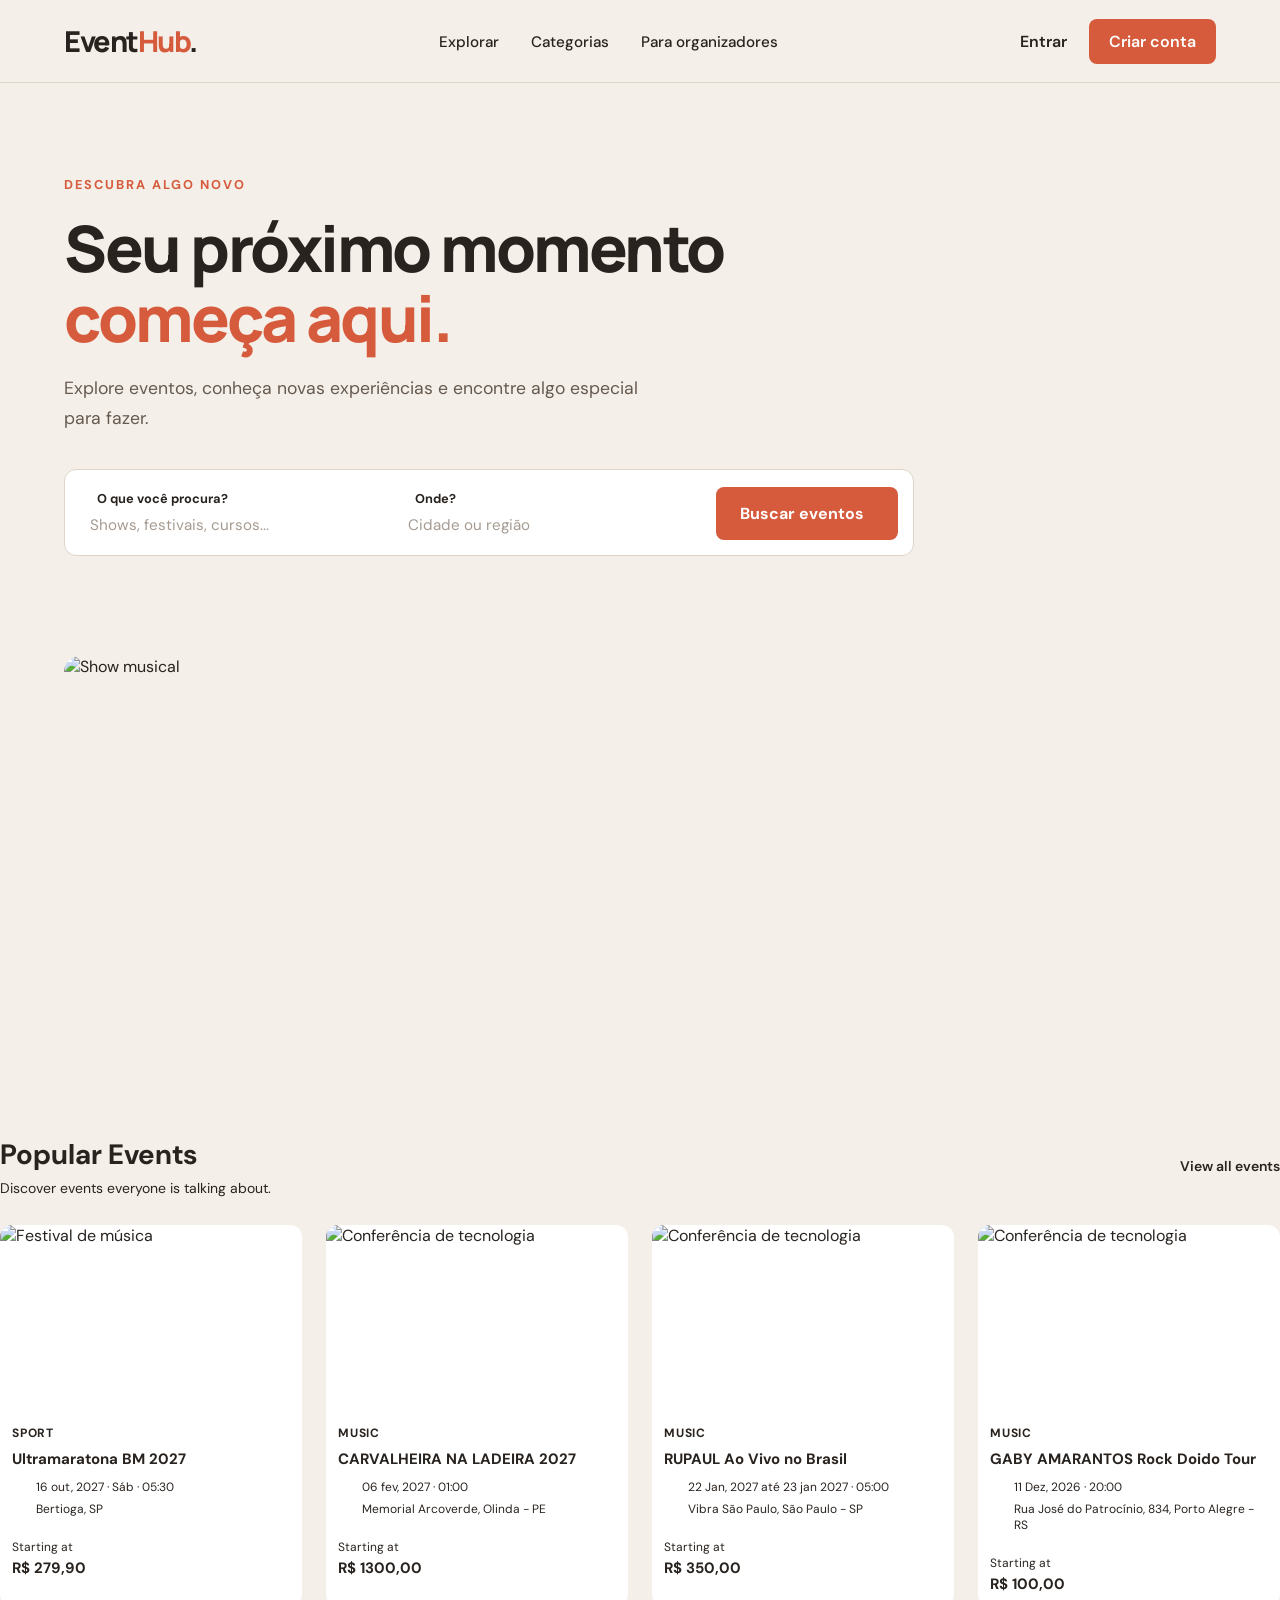
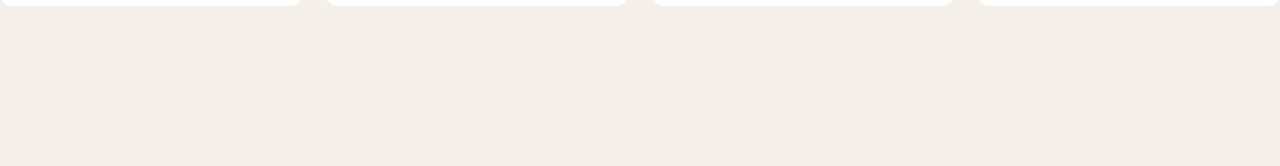
==== index.html @ bdf0340d "Add popular events section with event cards and corresponding styles" ====
<!DOCTYPE html>
<html lang="pt-BR">

<head>
    <meta charset="UTF-8">
    <meta name="viewport" content="width=device-width, initial-scale=1.0">

    <meta name="description" content="Descubra eventos, experiências e encontros com o EventHub.">

    <title>EventHub | Descubra novos eventos</title>

    <!-- GOOGLE FONTS -->
    <link rel="preconnect" href="https://fonts.googleapis.com">
    <link rel="preconnect" href="https://fonts.gstatic.com" crossorigin>

    <link href="https://fonts.googleapis.com/css2?family=DM+Sans:wght@400;500;600;700&family=Manrope:wght@400;500;600;700;800&display=swap" rel="stylesheet">

    <!-- LUCIDE ICONS -->
    <script src="https://unpkg.com/lucide@latest" defer></script>

    <!-- CSS -->
    <link rel="stylesheet" href="style.css">
    
    <!-- Swiper JavaScript -->
<script src="https://cdn.jsdelivr.net/npm/swiper@11/swiper-bundle.min.js" defer></script>

    <!-- JavaScript -->
    <script src="script.js" defer></script>
</head>

<body>

    <!-- ============ HEADER ============ -->

    <header class="main-header">

        <div class="header-container">

            <!-- LOGO -->
            <a href="index.html" class="logo">
                Event<span>Hub</span>.
            </a>

            <!-- NAVEGAÇÃO -->
            <nav class="main-nav">

                <ul>
                    <li><a href="#">Explorar</a></li>
                    <li><a href="#">Categorias</a></li>
                    <li><a href="#">Para organizadores</a></li>
                </ul>

            </nav>

            <!-- AÇÕES DO USUÁRIO -->
            <div class="header-actions">

                <a href="#" class="login-link">
                    Entrar
                </a>

                <a href="#" class="register-button">
                    Criar conta
                </a>

            </div>

        </div>

    </header>
    
    <main> <!-- ============ MAIN CONTENT============ -->

        <section class="hero"> <!-- ============ HERO SEARCH ============ -->

            <div class="hero-container">

                <div class="hero-content">

                    <!-- IDENTIFICAÇÃO -->
                    <span class="hero-label">
                        DESCUBRA ALGO NOVO
                    </span>


                    <!-- TÍTULO -->
                    <h1>
                        Seu próximo momento
                        <span>começa aqui.</span>
                    </h1>


                    <!-- DESCRIÇÃO -->
                    <p>
                        Explore eventos, conheça novas experiências
                        e encontre algo especial para fazer.
                    </p>

                    <!-- FORMULÁRIO DE PESQUISA -->
                    <form class="search-form">

                        <!-- CAMPO DE PESQUISA -->
                        <div class="search-field">

                            <label for="event-search">
                                <i data-lucide="search"></i>
                                O que você procura?
                            </label>

                            <input
                                type="text"
                                id="event-search"
                                name="event-search"
                                placeholder="Shows, festivais, cursos..."
                            >

                        </div>


                        <!-- CAMPO DE LOCALIZAÇÃO -->
                        <div class="search-field">

                            <label for="event-location">
                                <i data-lucide="map-pin"></i>
                                Onde?
                            </label>

                            <input
                                type="text"
                                id="event-location"
                                name="event-location"
                                placeholder="Cidade ou região"
                            >

                        </div>


                        <!-- BOTÃO -->
                        <button type="submit">
                            Buscar eventos
                            <i data-lucide="arrow-right"></i>
                        </button>

                    </form>

                </div>

            </div>

        </section>
        <section class="hero-carousel">

    <div class="carousel-container"> <!-- ========== CARROSEL ==========-->

        <div class="swiper">

            <div class="swiper-wrapper">

                <!-- Slide 1 -->
                <div class="swiper-slide">
                    <img src="https://images.sympla.com.br/6ad147b5bc700-lg.png" alt="Show musical">
                </div>

                <!-- Slide 2 -->
                <div class="swiper-slide">
                    <img src="https://images.sympla.com.br/6abe653aa65de-lg.jpg" alt="Festival gastronômico">
                </div>

                <!-- Slide 3 -->
                <div class="swiper-slide">
                    <img src="https://images.sympla.com.br/6ae9d85b98312-lg.png" alt="Evento de tecnologia">
                </div>

                <!-- Slide 4 -->
                <div class="swiper-slide">
                    <img src="https://assets.bileto.sympla.com.br/eventmanager/production/3n3hfn6fo6417ehn79e0d4oqms13uhc9b3csdu22q3tqg430l1a7e748tol5201dcj0tgrdkgdqe891m61h7ei9sflurnruqrcuoh30.jpeg" alt="Evento cultural">
                </div>

            </div>

            <!-- Indicadores -->
            <div class="swiper-pagination"></div>

            <!-- Setas de navegação -->
            <div class="swiper-button-prev"></div>
            <div class="swiper-button-next"></div>

        </div>
    </div>
    <section class="popular-events">
        <div class="container">

            <div class="section-header">
                <div>
                    <h2>Popular Events</h2>
                    <p>Discover events everyone is talking about.</p>
                </div>

                <a href="#">View all events</a>
            </div>

            <div class="events-grid">

    <!-- EVENTO 1 -->
    <article class="event-card">
        <div class="event-image">
            <img src="https://images.sympla.com.br/6ad147b5bc700-lg.png" alt="Festival de música">
        </div>

        <div class="event-info">
            <div class="event-category">
                <span>Sport</span>
                <button class="favorite-button" aria-label="Adicionar aos favoritos">
                    <i data-lucide="heart"></i>
                </button>
            </div>

            <h3>Ultramaratona BM 2027</h3>

            <div class="event-details">
                <p><i data-lucide="calendar-days"></i> 16 out, 2027 · Sáb · 05:30</p>
                <p><i data-lucide="map-pin"></i> Bertioga, SP</p>
            </div>

            <div class="event-footer">
                <div class="event-price">
                    <span>Starting at</span>
                    <strong>R$ 279,90</strong>
                </div>
            </div>
        </div>
    </article>


    <!-- EVENTO 2 -->
    <article class="event-card">
        <div class="event-image">
            <img src="https://images.sympla.com.br/6abe653aa65de-lg.jpg" alt="Conferência de tecnologia">
        </div>

        <div class="event-info">
            <div class="event-category">
                <span>Music</span>
                <button class="favorite-button" aria-label="Adicionar aos favoritos">
                    <i data-lucide="heart"></i>
                </button>
            </div>

            <h3>CARVALHEIRA NA LADEIRA 2027</h3>

            <div class="event-details">
                <p><i data-lucide="calendar-days"></i> 06 fev, 2027 · 01:00</p>
                <p><i data-lucide="map-pin"></i>  Memorial Arcoverde, Olinda - PE </p>
            </div>

            <div class="event-footer">
                <div class="event-price">
                    <span>Starting at</span>
                    <strong>R$ 1300,00</strong>
                </div>
            </div>
        </div>
    </article>

    <!-- EVENTO 3 -->
    <article class="event-card">
        <div class="event-image">
            <img src="https://images.sympla.com.br/6ae9d85b98312-lg.png" alt="Conferência de tecnologia">
        </div>

        <div class="event-info">
            <div class="event-category">
                <span>Music</span>
                <button class="favorite-button" aria-label="Adicionar aos favoritos">
                    <i data-lucide="heart"></i>
                </button>
            </div>

            <h3>RUPAUL Ao Vivo no Brasil </h3>

            <div class="event-details">
                <p><i data-lucide="calendar-days"></i> 22 Jan, 2027 até 23 jan 2027 · 05:00</p>
                <p><i data-lucide="map-pin"></i>  Vibra São Paulo, São Paulo - SP </p>
            </div>

            <div class="event-footer">
                <div class="event-price">
                    <span>Starting at</span>
                    <strong>R$ 350,00</strong>
                </div>
            </div>
        </div>
    </article>

    <!-- EVENTO 4 -->
    <article class="event-card">
        <div class="event-image">
            <img src="https://assets.bileto.sympla.com.br/eventmanager/production/3n3hfn6fo6417ehn79e0d4oqms13uhc9b3csdu22q3tqg430l1a7e748tol5201dcj0tgrdkgdqe891m61h7ei9sflurnruqrcuoh30.jpeg" alt="Conferência de tecnologia">
        </div>

        <div class="event-info">
            <div class="event-category">
                <span>Music</span>
                <button class="favorite-button" aria-label="Adicionar aos favoritos">
                    <i data-lucide="heart"></i>
                </button>
            </div>

            <h3>GABY AMARANTOS Rock Doido Tour</h3>

            <div class="event-details">
                <p><i data-lucide="calendar-days"></i> 11 Dez, 2026 · 20:00</p>
                <p><i data-lucide="map-pin"></i> Rua José do Patrocínio, 834, Porto Alegre - RS </p>
            </div>

            <div class="event-footer">
                <div class="event-price">
                    <span>Starting at</span>
                    <strong>R$ 100,00</strong>
                </div>
            </div>
        </div>
    </article>

</div>

        </div>
    

    </main>

    <footer>

    </footer>

</body>

</html>
---- style.css ----
/* =========================================
   1. VARIÁVEIS
========================================= */

:root {

    /* CORES */
    --color-background: #F4EFE8;
    --color-text: #29231F;
    --color-secondary: #655A50;

    --color-primary: #D65B3D;
    --color-primary-hover: #BD4D33;

    --color-border: #DED5C9;
    --color-white: #FFFFFF;


    /* TIPOGRAFIA */
    --font-heading: 'Manrope', sans-serif;
    --font-body: 'DM Sans', sans-serif;


    /* DIMENSÕES */
    --container-width: 1200px;
}


/* =========================================
   2. RESET
========================================= */

* {
    margin: 0;
    padding: 0;
    box-sizing: border-box;
}


body {
    background-color: var(--color-background);
    color: var(--color-text);

    font-family: var(--font-body);
}


a {
    text-decoration: none;
    color: inherit;
}


button,
input {
    font: inherit;
}


/* =========================================
   3. HEADER
========================================= */

.main-header {

    width: 100%;

    background-color: var(--color-background);

    border-bottom: 1px solid var(--color-border);
}


.header-container {

    width: min(var(--container-width), 90%);

    min-height: 82px;

    margin: 0 auto;

    display: flex;

    align-items: center;
    justify-content: space-between;

    gap: 30px;
}


/* LOGO */

.logo {

    font-family: var(--font-heading);

    font-size: 1.8rem;

    font-weight: 800;

    letter-spacing: -1.5px;
}


.logo span {

    color: var(--color-primary);

}


/* NAVEGAÇÃO */

.main-nav ul {

    display: flex;

    align-items: center;

    gap: 32px;

    list-style: none;
}


.main-nav a {

    font-size: 0.95rem;

    font-weight: 500;

    transition: color 0.2s ease;
}


.main-nav a:hover {

    color: var(--color-primary);

}


/* AÇÕES DO HEADER */

.header-actions {

    display: flex;

    align-items: center;

    gap: 22px;
}


.login-link {

    font-weight: 600;

    transition: color 0.2s ease;
}


.login-link:hover {

    color: var(--color-primary);

}


.register-button {

    background-color: var(--color-primary);

    color: var(--color-white);

    padding: 12px 20px;

    border-radius: 8px;

    font-weight: 600;

    transition: background-color 0.2s ease;
}


.register-button:hover {

    background-color: var(--color-primary-hover);

}


/* =========================================
   4. HERO
========================================= */

.hero {

    width: 100%;

    padding: 90px 0 100px;
}


.hero-container {

    width: min(var(--container-width), 90%);

    margin: 0 auto;
}


.hero-content {

    max-width: 850px;

}


/* IDENTIFICAÇÃO DO HERO */

.hero-label {

    display: inline-block;

    color: var(--color-primary);

    font-size: 0.8rem;

    font-weight: 700;

    letter-spacing: 2px;

    margin-bottom: 20px;
}


/* TÍTULO */

.hero h1 {

    font-family: var(--font-heading);

    font-size: clamp(2.5rem, 5vw, 4.5rem);

    font-weight: 800;

    line-height: 1.1;

    letter-spacing: -2.5px;

    margin-bottom: 20px;
}


.hero h1 span {

    display: block;

    color: var(--color-primary);

}


/* DESCRIÇÃO */

.hero p {

    max-width: 580px;

    color: var(--color-secondary);

    font-size: 1.1rem;

    line-height: 1.7;

    margin-bottom: 35px;
}

/* CARROSSEL DE EVENTOS */

.hero-carousel {
    width: 100%;
    padding: 0 0 80px;
}

.carousel-container {
    width: min(var(--container-width), 90%);
    margin: 0 auto;
}

.swiper {
    width: 100%;
    height: 420px;
    overflow: hidden;
    border-radius: 16px;
}

.swiper-wrapper {
    display: flex;
}

.swiper-slide {
    flex-shrink: 0;
    width: 100%;
    height: 100%;
}

.swiper-slide img {
    display: block;
    width: 100%;
    height: 100%;
    object-fit: contain;
}

/* =========================================
   5. FORMULÁRIO DE PESQUISA
========================================= */

.search-form {

    display: grid;

    grid-template-columns: 1fr 1fr auto;

    align-items: end;

    gap: 15px;

    background-color: var(--color-white);

    padding: 15px;

    border: 1px solid var(--color-border);

    border-radius: 12px;
}


/* CAMPOS */

.search-field {

    display: flex;

    flex-direction: column;

    gap: 8px;

    padding: 5px 10px;
}


/* LABEL */

.search-field label {

    display: flex;

    align-items: center;

    gap: 7px;

    font-size: 0.8rem;

    font-weight: 700;
}


/* ÍCONES */

.search-field label svg {

    width: 16px;

    height: 16px;

    color: var(--color-primary);
}


/* INPUT */

.search-field input {

    width: 100%;

    border: none;

    outline: none;

    background: transparent;

    font-size: 0.95rem;

    color: var(--color-text);
}


.search-field input::placeholder {

    color: #A69B91;

}


/* BOTÃO DE PESQUISA */

.search-form button {

    display: flex;

    align-items: center;
    justify-content: center;

    gap: 10px;

    border: none;

    border-radius: 8px;

    background-color: var(--color-primary);

    color: var(--color-white);

    padding: 16px 24px;

    font-weight: 700;

    cursor: pointer;

    transition: background-color 0.2s ease;
}


.search-form button:hover {

    background-color: var(--color-primary-hover);

}


.search-form button svg {

    width: 18px;

    height: 18px;

}


/* =========================================
   6. RESPONSIVIDADE
========================================= */


/* TABLETS */

@media (max-width: 850px) {


    /* HEADER */

    .header-container {

        gap: 15px;

    }


    .main-nav ul {

        gap: 15px;

    }


    /* HERO */

    .hero {

        padding: 70px 0;

    }


    /* PESQUISA */

    .search-form {

        grid-template-columns: 1fr 1fr;

    }


    .search-form button {

        grid-column: 1 / -1;

    }

}


/* CELULARES */

@media (max-width: 600px) {


    /* HEADER */

    .header-container {

        min-height: 70px;

        flex-wrap: wrap;

        padding: 15px 0;

    }


    .logo {

        font-size: 1.6rem;

    }


    .main-nav {

        order: 3;

        width: 100%;

    }


    .main-nav ul {

        justify-content: space-between;

        gap: 10px;

    }


    .main-nav a {

        font-size: 0.8rem;

    }


    .header-actions {

        gap: 12px;

    }


    .register-button {

        padding: 9px 12px;

        font-size: 0.85rem;

    }


    /* HERO */

    .hero {

        padding: 55px 0;

    }


    .hero h1 {

        font-size: clamp(2.3rem, 9vw, 3rem);

        letter-spacing: -1.5px;

    }


    .hero p {

        font-size: 1rem;

    }


    /* PESQUISA */

    .search-form {

        grid-template-columns: 1fr;

    }


    .search-form button {

        grid-column: auto;

    }

}


/* ==========================
   EVENT CARD
========================== */

.event-card {
    background-color: #FFFFFF;
    border: 1px solid var(--border-color);
    border-radius: 12px;
    overflow: hidden;
    transition: transform 0.3s ease, box-shadow 0.3s ease;
}

.event-card:hover {
    transform: translateY(-5px);
    box-shadow: 0 8px 24px rgba(0, 0, 0, 0.08);
}


/* ==========================
   EVENT IMAGE
========================== */

.event-image {
    width: 100%;
    aspect-ratio: 16 / 10;
    overflow: hidden;
}

.event-image img {
    display: block;
    width: 100%;
    height: 100%;
    object-fit: cover;
}


/* ==========================
   EVENT INFORMATION
========================== */

.event-info {
    padding: 12px;
}


/* CATEGORY */

.event-category {
    display: flex;
    justify-content: space-between;
    align-items: center;
    margin-bottom: 8px;
}

.event-category span {
    font-size: 12px;
    font-weight: 700;
    text-transform: uppercase;
    letter-spacing: 0.8px;
    color: var(--primary-color);
}


/* FAVORITE BUTTON */

.favorite-button {
    display: flex;
    align-items: center;
    justify-content: center;
    background: none;
    border: none;
    cursor: pointer;
    color: var(--secondary-text);
}


/* EVENT TITLE */

.event-info h3 {
    font-family: var(--heading-font);
    font-size: 15px;
    color: var(--text-color);
    margin-bottom: 10px;
}


/* EVENT DETAILS */

.event-details {
    display: flex;
    flex-direction: column;
    gap: 6px;
}

.event-details p {
    display: flex;
    align-items: center;
    gap: 8px;
    font-size: 12px;
    color: var(--secondary-text);
}

.event-details i {
    width: 16px;
    height: 16px;
}


/* EVENT FOOTER */

.event-footer {
    margin-top: 12px;
    padding-top: 10px;
    border-top: 1px solid var(--border-color);
}


/* EVENT PRICE */

.event-price {
    display: flex;
    flex-direction: column;
    gap: 3px;
}

.event-price span {
    font-size: 12px;
    color: var(--secondary-text);
}

.event-price strong {
    font-size: 15px;
    color: var(--text-color);
}

/* ==========================
   POPULAR EVENTS
========================== */

.popular-events {
    width: 100%;
    padding: 60px 0 80px;
}

/* SECTION HEADER */

.section-header {
    display: flex;
    justify-content: space-between;
    align-items: center;
    margin-bottom: 28px;
}

.section-header h2 {
    font-family: var(--heading-font);
    font-size: 28px;
    color: var(--text-color);
    margin-bottom: 6px;
}

.section-header p {
    font-size: 14px;
    color: var(--secondary-text);
}

.section-header a {
    color: var(--primary-color);
    font-size: 14px;
    font-weight: 600;
    text-decoration: none;
}

/* EVENTS GRID */

.events-grid {
    display: grid;
    grid-template-columns: repeat(4, minmax(0, 1fr));
    gap: 24px;
}

/* RESPONSIVE GRID */

@media (max-width: 1024px) {
    .events-grid {
        grid-template-columns: repeat(3, minmax(0, 1fr));
        gap: 20px;
    }
}

@media (max-width: 768px) {
    .events-grid {
        grid-template-columns: repeat(2, minmax(0, 1fr));
        gap: 16px;
    }
}

@media (max-width: 480px) {
    .events-grid {
        grid-template-columns: 1fr;
        gap: 16px;
    }

    .section-header h2 {
        font-size: 23px;
    }
}
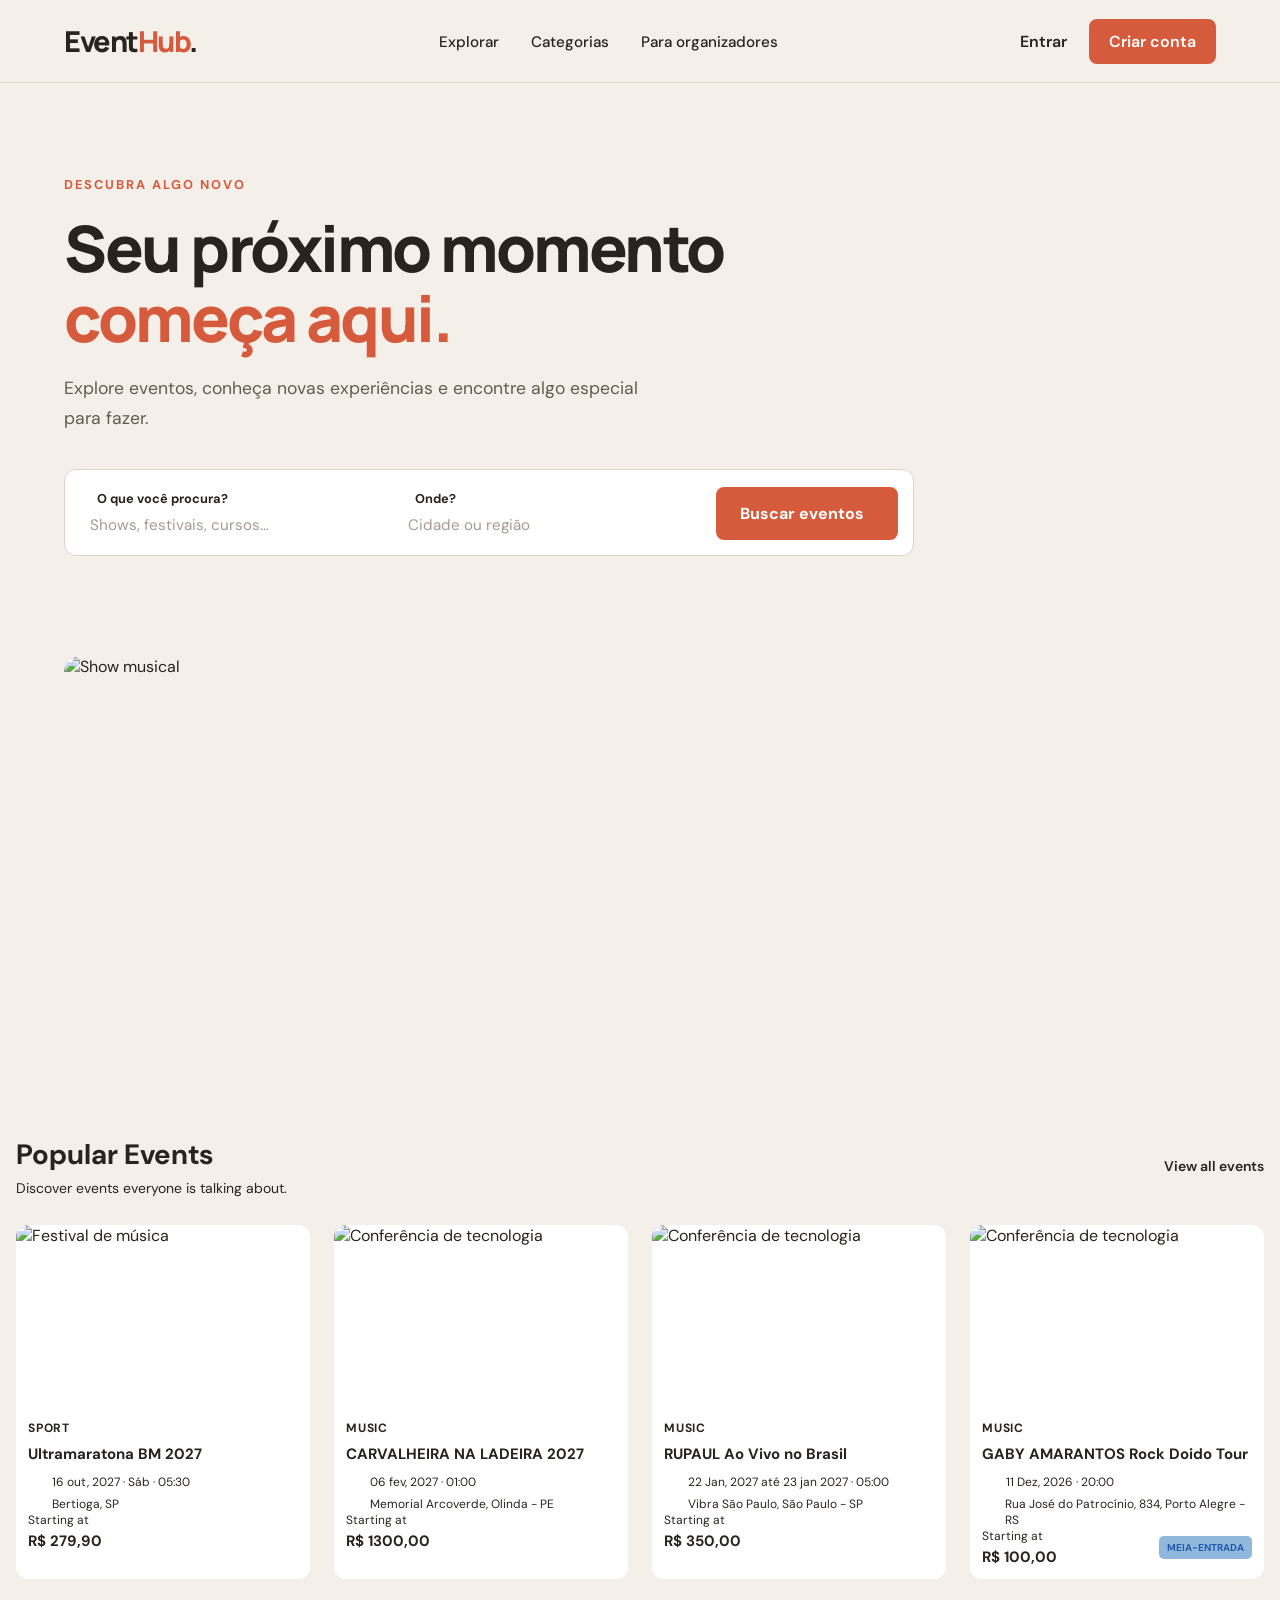
==== commit fb66711d: "Add event badge styling and update event footer layout for better presentation" ====
--- a/index.html
+++ b/index.html
@@ -319,6 +319,9 @@
                     <span>Starting at</span>
                     <strong>R$ 100,00</strong>
                 </div>
+                 <span class="event-badge">
+                    Meia-entrada
+                </span>
             </div>
         </div>
     </article>
--- a/style.css
+++ b/style.css
@@ -723,9 +723,23 @@
 /* EVENT FOOTER */
 
 .event-footer {
-    margin-top: 12px;
-    padding-top: 10px;
-    border-top: 1px solid var(--border-color);
+    display: flex;
+    justify-content: space-between;
+    align-items: center;
+    gap: 8px;
+}
+
+.event-badge {
+    display: inline-flex;
+    align-items: center;
+    padding: 5px 8px;
+    border-radius: 5px;
+    background-color: #90b8dd;
+    color: #2359aa;
+    font-size: 10px;
+    font-weight: 700;
+    text-transform: uppercase;
+    white-space: nowrap;
 }
 
 
@@ -753,7 +767,8 @@
 
 .popular-events {
     width: 100%;
-    padding: 60px 0 80px;
+    padding: 60px 16px 80px;
+    box-sizing: border-box;
 }
 
 /* SECTION HEADER */
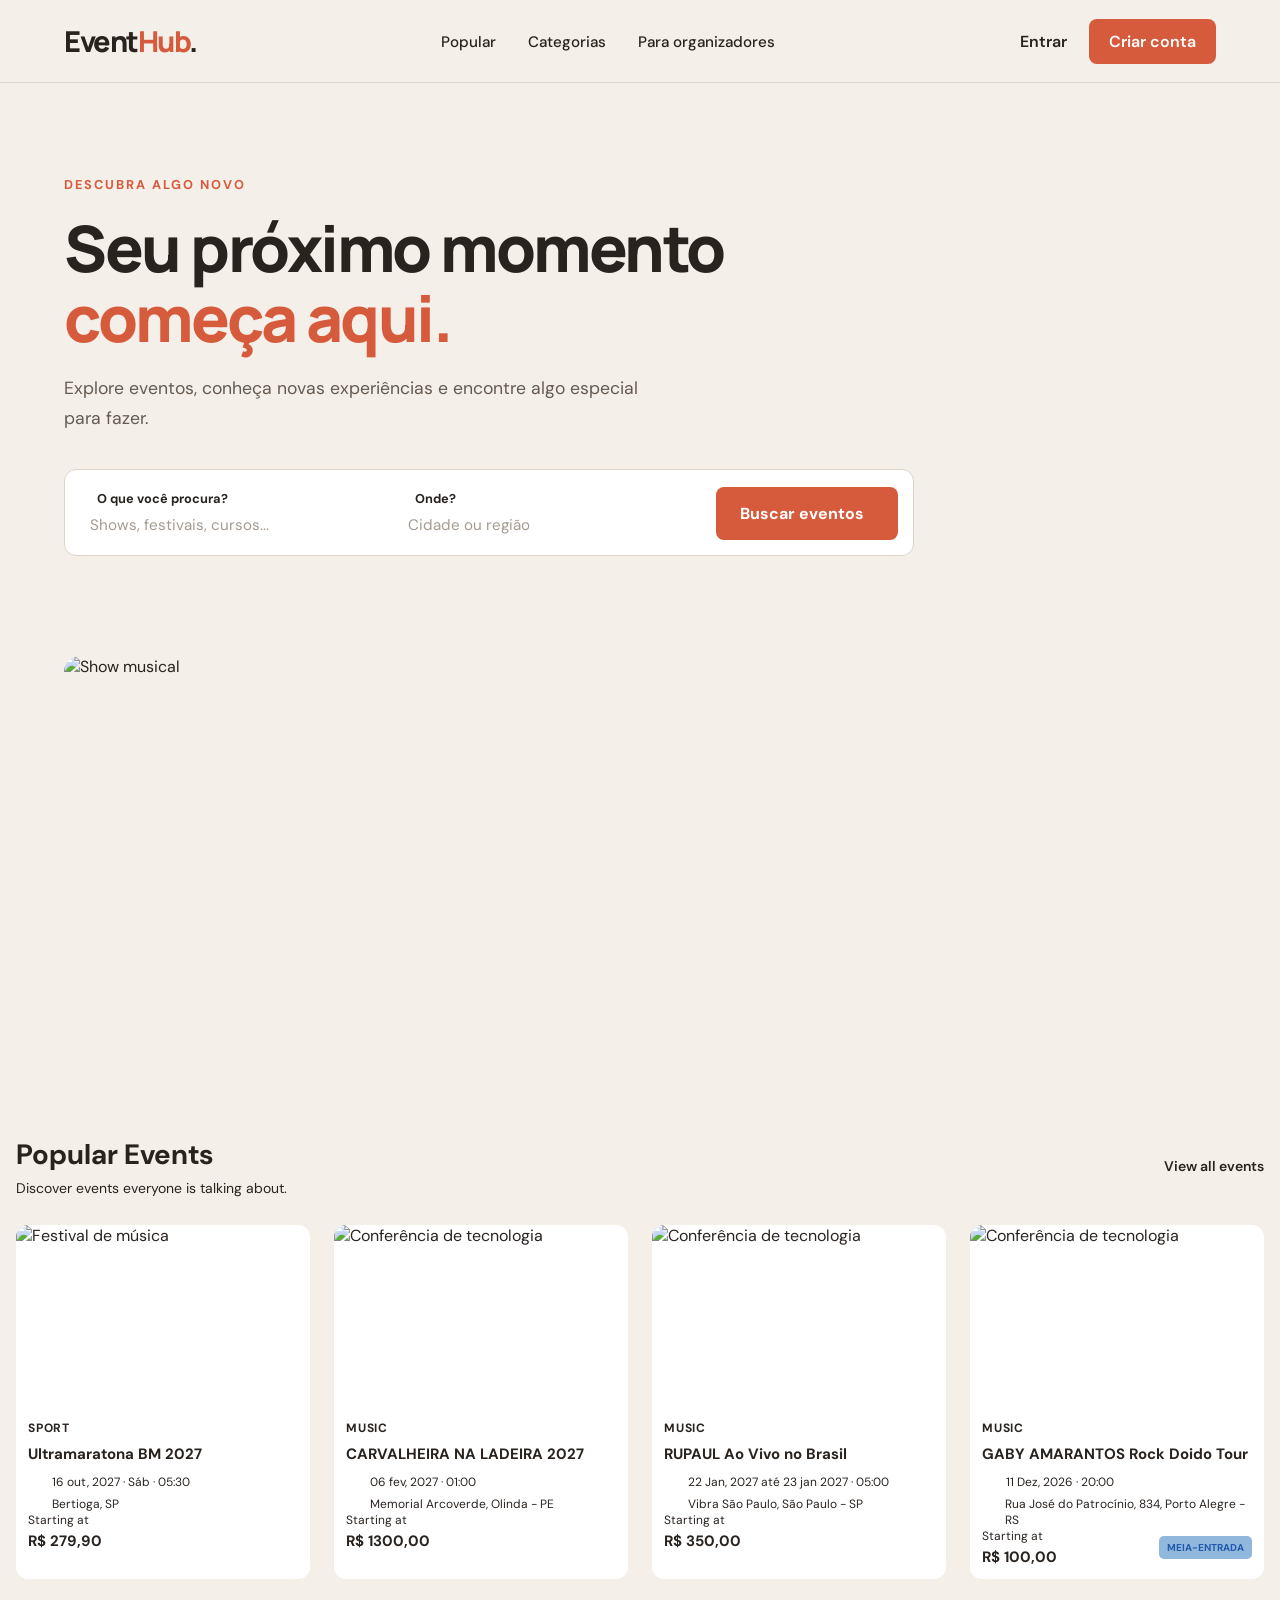
==== commit 456806f4: "Refactor header navigation and clean up user action links for improved readability" ====
--- a/index.html
+++ b/index.html
@@ -5,7 +5,6 @@
 <head>
     <meta charset="UTF-8">
     <meta name="viewport" content="width=device-width, initial-scale=1.0">
-
     <meta name="description" content="Descubra eventos, experiências e encontros com o EventHub.">
 
     <title>EventHub | Descubra novos eventos</title>
@@ -23,7 +22,7 @@
     <link rel="stylesheet" href="style.css">
     
     <!-- Swiper JavaScript -->
-<script src="https://cdn.jsdelivr.net/npm/swiper@11/swiper-bundle.min.js" defer></script>
+    <script src="https://cdn.jsdelivr.net/npm/swiper@11/swiper-bundle.min.js" defer></script>
 
     <!-- JavaScript -->
     <script src="script.js" defer></script>
@@ -46,7 +45,7 @@
             <nav class="main-nav">
 
                 <ul>
-                    <li><a href="#">Explorar</a></li>
+                    <li><a href="#">Popular</a></li>
                     <li><a href="#">Categorias</a></li>
                     <li><a href="#">Para organizadores</a></li>
                 </ul>
@@ -55,15 +54,8 @@
 
             <!-- AÇÕES DO USUÁRIO -->
             <div class="header-actions">
-
-                <a href="#" class="login-link">
-                    Entrar
-                </a>
-
-                <a href="#" class="register-button">
-                    Criar conta
-                </a>
-
+                <a href="#" class="login-link"> Entrar </a>
+                <a href="#" class="register-button"> Criar conta </a>
             </div>
 
         </div>
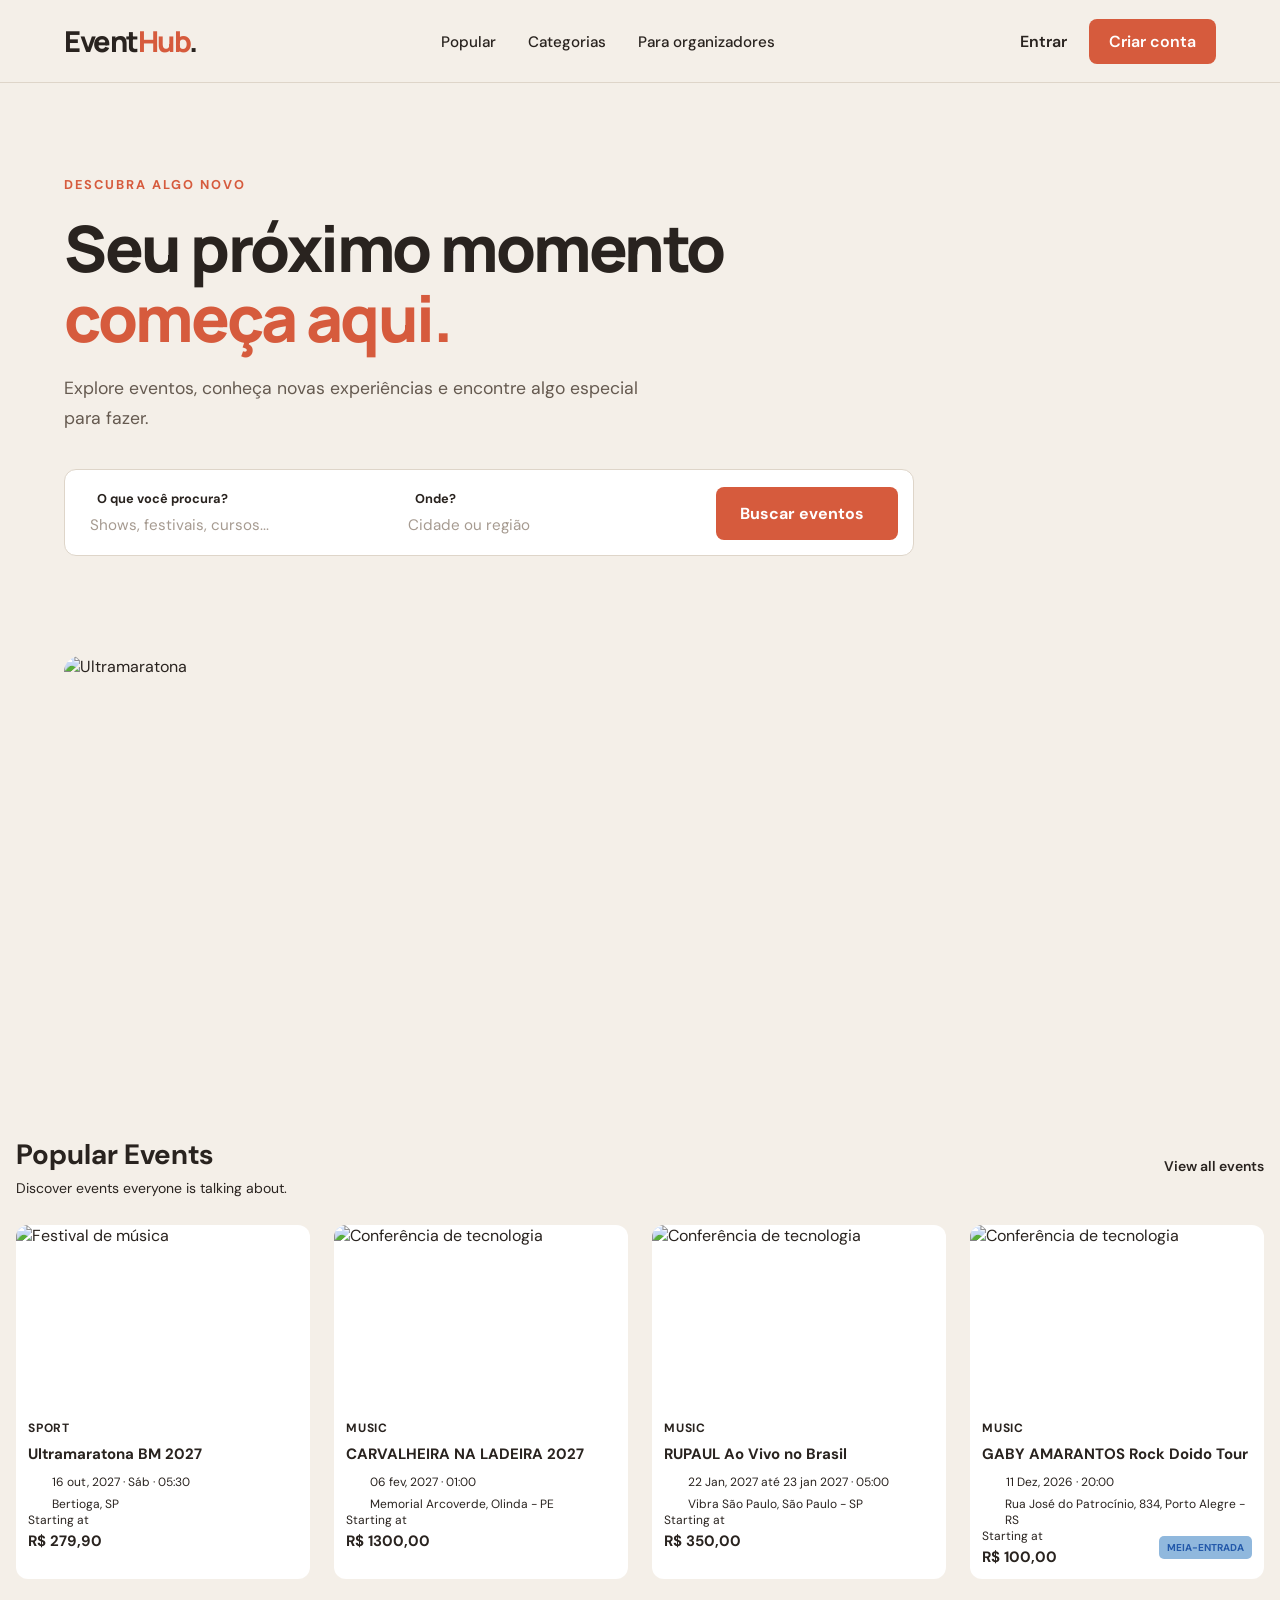
==== commit f19493ac: "Refactor hero section and improve event card layout for enhanced user experience" ====
--- a/index.html
+++ b/index.html
@@ -29,9 +29,7 @@
 </head>
 
 <body>
-
     <!-- ============ HEADER ============ -->
-
     <header class="main-header">
 
         <div class="header-container">
@@ -52,7 +50,7 @@
 
             </nav>
 
-            <!-- AÇÕES DO USUÁRIO -->
+            <!-- FAZER LOGIN E REGISTRO -->
             <div class="header-actions">
                 <a href="#" class="login-link"> Entrar </a>
                 <a href="#" class="register-button"> Criar conta </a>
@@ -69,20 +67,9 @@
             <div class="hero-container">
 
                 <div class="hero-content">
-
-                    <!-- IDENTIFICAÇÃO -->
-                    <span class="hero-label">
-                        DESCUBRA ALGO NOVO
-                    </span>
-
-
                     <!-- TÍTULO -->
-                    <h1>
-                        Seu próximo momento
-                        <span>começa aqui.</span>
-                    </h1>
-
-
+                    <span class="hero-label">DESCUBRA ALGO NOVO</span>
+                    <h1>Seu próximo momento<span>começa aqui.</span></h1>
                     <!-- DESCRIÇÃO -->
                     <p>
                         Explore eventos, conheça novas experiências
@@ -91,237 +78,202 @@
 
                     <!-- FORMULÁRIO DE PESQUISA -->
                     <form class="search-form">
-
-                        <!-- CAMPO DE PESQUISA -->
-                        <div class="search-field">
-
-                            <label for="event-search">
-                                <i data-lucide="search"></i>
-                                O que você procura?
-                            </label>
-
-                            <input
-                                type="text"
-                                id="event-search"
-                                name="event-search"
-                                placeholder="Shows, festivais, cursos..."
-                            >
-
-                        </div>
-
+                        <div class="search-field"> <!-- CAMPO DE PESQUISA -->
+                            <label for="event-search"><i data-lucide="search"></i>O que você procura?</label>
+                            <input type="text"id="event-search" name="event-search" placeholder="Shows, festivais, cursos...">
+                        </div>
 
                         <!-- CAMPO DE LOCALIZAÇÃO -->
                         <div class="search-field">
-
-                            <label for="event-location">
-                                <i data-lucide="map-pin"></i>
-                                Onde?
-                            </label>
-
-                            <input
-                                type="text"
-                                id="event-location"
-                                name="event-location"
-                                placeholder="Cidade ou região"
-                            >
-
-                        </div>
-
-
-                        <!-- BOTÃO -->
-                        <button type="submit">
-                            Buscar eventos
-                            <i data-lucide="arrow-right"></i>
-                        </button>
+                            <label for="event-location"><i data-lucide="map-pin"></i>Onde?</label>
+                            <input type="text" id="event-location" name="event-location" placeholder="Cidade ou região">
+                        </div>
+
+                        <!-- BOTÃO DE BUSCAR -->
+                        <button type="submit"> Buscar eventos <i data-lucide="arrow-right"></i></button>
 
                     </form>
 
+                </div> <!--Fim do hero-content-->
+
+            </div> <!--Fim do hero-container-->
+
+        </section> <!--Fim da section HERO-->
+
+        <!-- ========== CARROSEL DE IMAGENS ==========-->
+        <section class="hero-carousel">
+            <div class="carousel-container"> 
+                <div class="swiper">
+                    <div class="swiper-wrapper">
+
+                        <!-- Slide 1 -->
+                        <div class="swiper-slide">
+                            <img src="https://images.sympla.com.br/6ad147b5bc700-lg.png" alt="Ultramaratona">
+                        </div>
+
+                        <!-- Slide 2 -->
+                        <div class="swiper-slide">
+                            <img src="https://images.sympla.com.br/6abe653aa65de-lg.jpg" alt="Evento Musical">
+                        </div>
+
+                        <!-- Slide 3 -->
+                        <div class="swiper-slide">
+                            <img src="https://images.sympla.com.br/6ae9d85b98312-lg.png" alt="Show RuPaul">
+                        </div>
+
+                        <!-- Slide 4 -->
+                        <div class="swiper-slide">
+                            <img src="https://assets.bileto.sympla.com.br/eventmanager/production/3n3hfn6fo6417ehn79e0d4oqms13uhc9b3csdu22q3tqg430l1a7e748tol5201dcj0tgrdkgdqe891m61h7ei9sflurnruqrcuoh30.jpeg" alt="Evento musical">
+                        </div>
+
+                    </div>
+                    <!-- Indicadores -->
+                    <div class="swiper-pagination"></div>
+                    <!-- Setas de navegação -->
+                    <div class="swiper-button-prev"></div>
+                    <div class="swiper-button-next"></div>
+
                 </div>
-
             </div>
 
-        </section>
-        <section class="hero-carousel">
-
-    <div class="carousel-container"> <!-- ========== CARROSEL ==========-->
-
-        <div class="swiper">
-
-            <div class="swiper-wrapper">
-
-                <!-- Slide 1 -->
-                <div class="swiper-slide">
-                    <img src="https://images.sympla.com.br/6ad147b5bc700-lg.png" alt="Show musical">
-                </div>
-
-                <!-- Slide 2 -->
-                <div class="swiper-slide">
-                    <img src="https://images.sympla.com.br/6abe653aa65de-lg.jpg" alt="Festival gastronômico">
-                </div>
-
-                <!-- Slide 3 -->
-                <div class="swiper-slide">
-                    <img src="https://images.sympla.com.br/6ae9d85b98312-lg.png" alt="Evento de tecnologia">
-                </div>
-
-                <!-- Slide 4 -->
-                <div class="swiper-slide">
-                    <img src="https://assets.bileto.sympla.com.br/eventmanager/production/3n3hfn6fo6417ehn79e0d4oqms13uhc9b3csdu22q3tqg430l1a7e748tol5201dcj0tgrdkgdqe891m61h7ei9sflurnruqrcuoh30.jpeg" alt="Evento cultural">
-                </div>
-
-            </div>
-
-            <!-- Indicadores -->
-            <div class="swiper-pagination"></div>
-
-            <!-- Setas de navegação -->
-            <div class="swiper-button-prev"></div>
-            <div class="swiper-button-next"></div>
-
-        </div>
-    </div>
+    <!-- ========== PAGINA EVENTOS POPULARES ==========-->
     <section class="popular-events">
         <div class="container">
-
             <div class="section-header">
                 <div>
                     <h2>Popular Events</h2>
                     <p>Discover events everyone is talking about.</p>
                 </div>
-
                 <a href="#">View all events</a>
             </div>
 
             <div class="events-grid">
-
-    <!-- EVENTO 1 -->
-    <article class="event-card">
-        <div class="event-image">
-            <img src="https://images.sympla.com.br/6ad147b5bc700-lg.png" alt="Festival de música">
+                <!-- EVENTO 1 -->
+                <article class="event-card">
+                    <div class="event-image">
+                        <img src="https://images.sympla.com.br/6ad147b5bc700-lg.png" alt="Festival de música">
+                    </div>
+
+                    <div class="event-info">
+                        <div class="event-category">
+                            <span>Sport</span>
+                            <button class="favorite-button" aria-label="Adicionar aos favoritos">
+                                <i data-lucide="heart"></i>
+                            </button>
+                        </div>
+
+                        <h3>Ultramaratona BM 2027</h3>
+
+                        <div class="event-details">
+                            <p><i data-lucide="calendar-days"></i> 16 out, 2027 · Sáb · 05:30</p>
+                            <p><i data-lucide="map-pin"></i> Bertioga, SP</p>
+                        </div>
+
+                        <div class="event-footer">
+                            <div class="event-price">
+                                <span>Starting at</span>
+                                <strong>R$ 279,90</strong>
+                            </div>
+                        </div>
+                    </div>
+                </article>
+
+                <!-- EVENTO 2 -->
+                <article class="event-card">
+                    <div class="event-image">
+                        <img src="https://images.sympla.com.br/6abe653aa65de-lg.jpg" alt="Conferência de tecnologia">
+                    </div>
+
+                    <div class="event-info">
+                        <div class="event-category">
+                            <span>Music</span>
+                            <button class="favorite-button" aria-label="Adicionar aos favoritos">
+                                <i data-lucide="heart"></i>
+                            </button>
+                        </div>
+
+                        <h3>CARVALHEIRA NA LADEIRA 2027</h3>
+
+                        <div class="event-details">
+                            <p><i data-lucide="calendar-days"></i> 06 fev, 2027 · 01:00</p>
+                            <p><i data-lucide="map-pin"></i>  Memorial Arcoverde, Olinda - PE </p>
+                        </div>
+
+                        <div class="event-footer">
+                            <div class="event-price">
+                                <span>Starting at</span>
+                                <strong>R$ 1300,00</strong>
+                            </div>
+                        </div>
+                    </div>
+                </article>
+
+                <!-- EVENTO 3 -->
+                <article class="event-card">
+                    <div class="event-image">
+                        <img src="https://images.sympla.com.br/6ae9d85b98312-lg.png" alt="Conferência de tecnologia">
+                    </div>
+
+                    <div class="event-info">
+                        <div class="event-category">
+                            <span>Music</span>
+                            <button class="favorite-button" aria-label="Adicionar aos favoritos">
+                                <i data-lucide="heart"></i>
+                            </button>
+                        </div>
+
+                        <h3>RUPAUL Ao Vivo no Brasil </h3>
+
+                        <div class="event-details">
+                            <p><i data-lucide="calendar-days"></i> 22 Jan, 2027 até 23 jan 2027 · 05:00</p>
+                            <p><i data-lucide="map-pin"></i>  Vibra São Paulo, São Paulo - SP </p>
+                        </div>
+
+                        <div class="event-footer">
+                            <div class="event-price">
+                                <span>Starting at</span>
+                                <strong>R$ 350,00</strong>
+                            </div>
+                        </div>
+                    </div>
+                </article>
+
+                <!-- EVENTO 4 -->
+                <article class="event-card">
+                    <div class="event-image">
+                        <img src="https://assets.bileto.sympla.com.br/eventmanager/production/3n3hfn6fo6417ehn79e0d4oqms13uhc9b3csdu22q3tqg430l1a7e748tol5201dcj0tgrdkgdqe891m61h7ei9sflurnruqrcuoh30.jpeg" alt="Conferência de tecnologia">
+                    </div>
+
+                    <div class="event-info">
+                        <div class="event-category">
+                            <span>Music</span>
+                            <button class="favorite-button" aria-label="Adicionar aos favoritos">
+                                <i data-lucide="heart"></i>
+                            </button>
+                        </div>
+
+                        <h3>GABY AMARANTOS Rock Doido Tour</h3>
+
+                        <div class="event-details">
+                            <p><i data-lucide="calendar-days"></i> 11 Dez, 2026 · 20:00</p>
+                            <p><i data-lucide="map-pin"></i> Rua José do Patrocínio, 834, Porto Alegre - RS </p>
+                        </div>
+
+                        <div class="event-footer">
+                            <div class="event-price">
+                                <span>Starting at</span>
+                                <strong>R$ 100,00</strong>
+                            </div>
+                            <span class="event-badge">
+                                Meia-entrada
+                            </span>
+                        </div>
+                    </div>
+                </article>
+
+            </div> <!-- FIM DE GRID DE EVENTO -->
         </div>
-
-        <div class="event-info">
-            <div class="event-category">
-                <span>Sport</span>
-                <button class="favorite-button" aria-label="Adicionar aos favoritos">
-                    <i data-lucide="heart"></i>
-                </button>
-            </div>
-
-            <h3>Ultramaratona BM 2027</h3>
-
-            <div class="event-details">
-                <p><i data-lucide="calendar-days"></i> 16 out, 2027 · Sáb · 05:30</p>
-                <p><i data-lucide="map-pin"></i> Bertioga, SP</p>
-            </div>
-
-            <div class="event-footer">
-                <div class="event-price">
-                    <span>Starting at</span>
-                    <strong>R$ 279,90</strong>
-                </div>
-            </div>
-        </div>
-    </article>
-
-
-    <!-- EVENTO 2 -->
-    <article class="event-card">
-        <div class="event-image">
-            <img src="https://images.sympla.com.br/6abe653aa65de-lg.jpg" alt="Conferência de tecnologia">
-        </div>
-
-        <div class="event-info">
-            <div class="event-category">
-                <span>Music</span>
-                <button class="favorite-button" aria-label="Adicionar aos favoritos">
-                    <i data-lucide="heart"></i>
-                </button>
-            </div>
-
-            <h3>CARVALHEIRA NA LADEIRA 2027</h3>
-
-            <div class="event-details">
-                <p><i data-lucide="calendar-days"></i> 06 fev, 2027 · 01:00</p>
-                <p><i data-lucide="map-pin"></i>  Memorial Arcoverde, Olinda - PE </p>
-            </div>
-
-            <div class="event-footer">
-                <div class="event-price">
-                    <span>Starting at</span>
-                    <strong>R$ 1300,00</strong>
-                </div>
-            </div>
-        </div>
-    </article>
-
-    <!-- EVENTO 3 -->
-    <article class="event-card">
-        <div class="event-image">
-            <img src="https://images.sympla.com.br/6ae9d85b98312-lg.png" alt="Conferência de tecnologia">
-        </div>
-
-        <div class="event-info">
-            <div class="event-category">
-                <span>Music</span>
-                <button class="favorite-button" aria-label="Adicionar aos favoritos">
-                    <i data-lucide="heart"></i>
-                </button>
-            </div>
-
-            <h3>RUPAUL Ao Vivo no Brasil </h3>
-
-            <div class="event-details">
-                <p><i data-lucide="calendar-days"></i> 22 Jan, 2027 até 23 jan 2027 · 05:00</p>
-                <p><i data-lucide="map-pin"></i>  Vibra São Paulo, São Paulo - SP </p>
-            </div>
-
-            <div class="event-footer">
-                <div class="event-price">
-                    <span>Starting at</span>
-                    <strong>R$ 350,00</strong>
-                </div>
-            </div>
-        </div>
-    </article>
-
-    <!-- EVENTO 4 -->
-    <article class="event-card">
-        <div class="event-image">
-            <img src="https://assets.bileto.sympla.com.br/eventmanager/production/3n3hfn6fo6417ehn79e0d4oqms13uhc9b3csdu22q3tqg430l1a7e748tol5201dcj0tgrdkgdqe891m61h7ei9sflurnruqrcuoh30.jpeg" alt="Conferência de tecnologia">
-        </div>
-
-        <div class="event-info">
-            <div class="event-category">
-                <span>Music</span>
-                <button class="favorite-button" aria-label="Adicionar aos favoritos">
-                    <i data-lucide="heart"></i>
-                </button>
-            </div>
-
-            <h3>GABY AMARANTOS Rock Doido Tour</h3>
-
-            <div class="event-details">
-                <p><i data-lucide="calendar-days"></i> 11 Dez, 2026 · 20:00</p>
-                <p><i data-lucide="map-pin"></i> Rua José do Patrocínio, 834, Porto Alegre - RS </p>
-            </div>
-
-            <div class="event-footer">
-                <div class="event-price">
-                    <span>Starting at</span>
-                    <strong>R$ 100,00</strong>
-                </div>
-                 <span class="event-badge">
-                    Meia-entrada
-                </span>
-            </div>
-        </div>
-    </article>
-
-</div>
-
-        </div>
-    
+    </section> <!-- FIM DA SECTION POPULAR EVENTS -->
 
     </main>
 
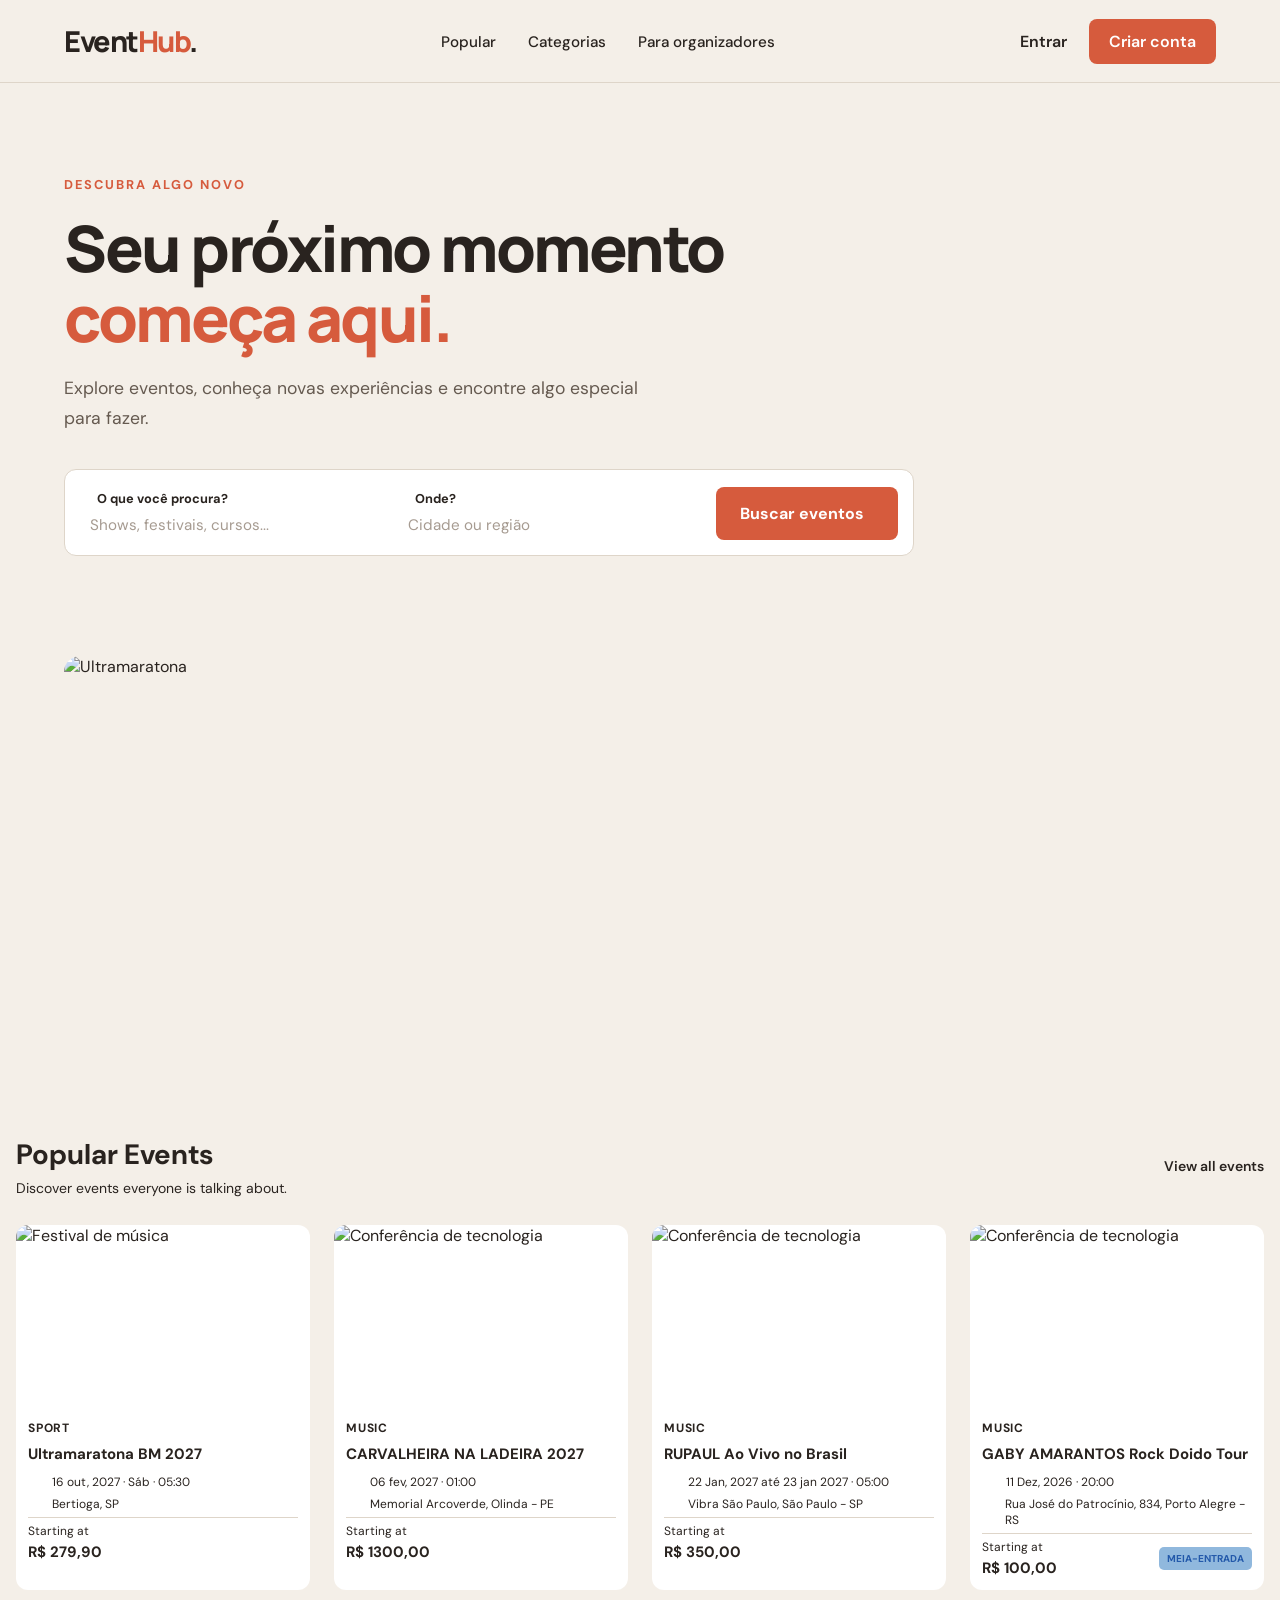
==== commit ea41226f: "Add spacing adjustments and improve CSS variable definitions for better layout consistency" ====
--- a/index.html
+++ b/index.html
@@ -41,7 +41,6 @@
 
             <!-- NAVEGAÇÃO -->
             <nav class="main-nav">
-
                 <ul>
                     <li><a href="#">Popular</a></li>
                     <li><a href="#">Categorias</a></li>
@@ -275,6 +274,7 @@
         </div>
     </section> <!-- FIM DA SECTION POPULAR EVENTS -->
 
+   
     </main>
 
     <footer>
--- a/style.css
+++ b/style.css
@@ -1,10 +1,9 @@
 
 /* =========================================
-   1. VARIÁVEIS
-========================================= */
-
-:root {
-
+   1. VARIÁVEIS [VAR()]
+========================================= */
+
+:root { /*PADRONIZAR A PAGINA*/
     /* CORES */
     --color-background: #F4EFE8;
     --color-text: #29231F;
@@ -12,6 +11,10 @@
 
     --color-primary: #D65B3D;
     --color-primary-hover: #BD4D33;
+    --color-alternative:#768b43;
+    --color-alternative-hover:#477e3c;
+    --color-blue:#90b8dd;
+    --color-blue-hover:#2359aa;
 
     --color-border: #DED5C9;
     --color-white: #FFFFFF;
@@ -26,265 +29,209 @@
     --container-width: 1200px;
 }
 
-
 /* =========================================
    2. RESET
 ========================================= */
-
-* {
+* { /*TODOS OS ELEMENTOS*/
     margin: 0;
     padding: 0;
     box-sizing: border-box;
 }
-
-
 body {
     background-color: var(--color-background);
     color: var(--color-text);
-
     font-family: var(--font-body);
 }
-
-
 a {
     text-decoration: none;
     color: inherit;
 }
-
-
-button,
-input {
-    font: inherit;
-}
-
+button,input {font: inherit;}
 
 /* =========================================
    3. HEADER
 ========================================= */
 
 .main-header {
-
-    width: 100%;
-
+    width: 100%;
     background-color: var(--color-background);
-
     border-bottom: 1px solid var(--color-border);
 }
 
-
 .header-container {
-
     width: min(var(--container-width), 90%);
-
     min-height: 82px;
-
     margin: 0 auto;
-
-    display: flex;
-
+    display: flex;
     align-items: center;
     justify-content: space-between;
-
     gap: 30px;
 }
 
-
 /* LOGO */
-
 .logo {
-
     font-family: var(--font-heading);
-
     font-size: 1.8rem;
-
     font-weight: 800;
-
     letter-spacing: -1.5px;
 }
-
-
-.logo span {
-
+.logo span {color: var(--color-primary);}
+
+/* NAVEGAÇÃO */
+.main-nav ul {
+    display: flex;
+    align-items: center;
+    gap: 32px;
+    list-style: none;
+}
+
+.main-nav a {
+    font-size: 0.95rem;
+    font-weight: 500;
+    transition: color 0.2s ease;
+}
+.main-nav a:hover {color: var(--color-alternative-hover);} /*Faz mudar de cor o texto quando o mouse passa*/
+
+/* AÇÕES DO HEADER */
+.header-actions {
+    display: flex;
+    align-items: center;
+    gap: 22px;
+}
+.login-link {
+    font-weight: 600;
+    transition: color 0.2s ease;
+}
+.login-link:hover {color: var(--color-alternative-hover);}
+
+.register-button {
+    background-color: var(--color-primary);
+    color: var(--color-white);
+    padding: 12px 20px;
+    border-radius: 8px;
+    font-weight: 600;
+    transition: background-color 0.2s ease;
+}
+.register-button:hover {background-color: var(--color-primary-hover);}
+
+/* =========================================
+   4. HERO
+========================================= */
+.hero {
+    width: 100%;
+    padding: 90px 0 100px;
+}
+.hero-container {
+    width: min(var(--container-width), 90%);
+    margin: 0 auto;
+}
+.hero-content {max-width: 850px;}
+
+/*========== IDENTIFICAÇÃO DO HERO ==========*/
+.hero-label {
+    display: inline-block;
     color: var(--color-primary);
-
-}
-
-
-/* NAVEGAÇÃO */
-
-.main-nav ul {
-
-    display: flex;
-
-    align-items: center;
-
-    gap: 32px;
-
-    list-style: none;
-}
-
-
-.main-nav a {
-
+    font-size: 0.8rem;
+    font-weight: 700;
+    letter-spacing: 2px;
+    margin-bottom: 20px;
+}
+/*========== TÍTULO ==========*/
+.hero h1 {
+    font-family: var(--font-heading);
+    font-size: clamp(2.5rem, 5vw, 4.5rem);
+    font-weight: 800;
+    line-height: 1.1;
+    letter-spacing: -2.5px;
+    margin-bottom: 20px;
+}
+.hero h1 span {
+    display: block;
+    color: var(--color-primary);
+}
+/*========== DESCRIÇÃO ==========*/
+.hero p {
+    max-width: 580px;
+    color: var(--color-secondary);
+    font-size: 1.1rem;
+    line-height: 1.7;
+    margin-bottom: 35px;
+}
+
+/* =========================================
+   5. FORMULÁRIO DE PESQUISA "BUSCAR EVENTOS"
+========================================= */
+
+.search-form {
+    display: grid;
+    grid-template-columns: 1fr 1fr auto;
+    align-items: end;
+    gap: 15px;
+    background-color: var(--color-white);
+    padding: 15px;
+    border: 1px solid var(--color-border);
+    border-radius: 12px;
+}
+/*========== CAMPOS ==========*/
+.search-field {
+    display: flex;
+    flex-direction: column;
+    gap: 8px;
+    padding: 5px 10px;
+}
+/*========== LABEL ==========*/
+.search-field label {
+    display: flex;
+    align-items: center;
+    gap: 7px;
+    font-size: 0.8rem;
+    font-weight: 700;
+}
+/*========== ÍCONES ==========*/
+.search-field label svg {
+    width: 16px;
+    height: 16px;
+    color: var(--color-primary);
+}
+/*========== INPUT ==========*/
+.search-field input {
+    width: 100%;
+    border: none;
+    outline: none;
+    background: transparent;
     font-size: 0.95rem;
-
-    font-weight: 500;
-
-    transition: color 0.2s ease;
-}
-
-
-.main-nav a:hover {
-
-    color: var(--color-primary);
-
-}
-
-
-/* AÇÕES DO HEADER */
-
-.header-actions {
-
-    display: flex;
-
-    align-items: center;
-
-    gap: 22px;
-}
-
-
-.login-link {
-
-    font-weight: 600;
-
-    transition: color 0.2s ease;
-}
-
-
-.login-link:hover {
-
-    color: var(--color-primary);
-
-}
-
-
-.register-button {
-
+    color: var(--color-text);
+}
+.search-field input::placeholder {color: #A69B91;}
+
+/*==========BOTÃO DE PESQUISA ==========*/
+.search-form button {
+    display: flex;
+    align-items: center;
+    justify-content: center;
+    gap: 10px;
+    border: none;
+    border-radius: 8px;
     background-color: var(--color-primary);
-
     color: var(--color-white);
-
-    padding: 12px 20px;
-
-    border-radius: 8px;
-
-    font-weight: 600;
-
+    padding: 16px 24px;
+    font-weight: 700;
+    cursor: pointer;
     transition: background-color 0.2s ease;
 }
-
-
-.register-button:hover {
-
-    background-color: var(--color-primary-hover);
-
-}
-
-
-/* =========================================
-   4. HERO
-========================================= */
-
-.hero {
-
-    width: 100%;
-
-    padding: 90px 0 100px;
-}
-
-
-.hero-container {
-
-    width: min(var(--container-width), 90%);
-
-    margin: 0 auto;
-}
-
-
-.hero-content {
-
-    max-width: 850px;
-
-}
-
-
-/* IDENTIFICAÇÃO DO HERO */
-
-.hero-label {
-
-    display: inline-block;
-
-    color: var(--color-primary);
-
-    font-size: 0.8rem;
-
-    font-weight: 700;
-
-    letter-spacing: 2px;
-
-    margin-bottom: 20px;
-}
-
-
-/* TÍTULO */
-
-.hero h1 {
-
-    font-family: var(--font-heading);
-
-    font-size: clamp(2.5rem, 5vw, 4.5rem);
-
-    font-weight: 800;
-
-    line-height: 1.1;
-
-    letter-spacing: -2.5px;
-
-    margin-bottom: 20px;
-}
-
-
-.hero h1 span {
-
-    display: block;
-
-    color: var(--color-primary);
-
-}
-
-
-/* DESCRIÇÃO */
-
-.hero p {
-
-    max-width: 580px;
-
-    color: var(--color-secondary);
-
-    font-size: 1.1rem;
-
-    line-height: 1.7;
-
-    margin-bottom: 35px;
-}
-
-/* CARROSSEL DE EVENTOS */
-
+.search-form button:hover {background-color: var(--color-primary-hover);}
+.search-form button svg {
+    width: 18px;
+    height: 18px;
+}
+
+/* =========================================
+   6. CARROSSEL DE EVENTOS
+========================================= */
 .hero-carousel {
     width: 100%;
     padding: 0 0 80px;
 }
-
 .carousel-container {
     width: min(var(--container-width), 90%);
     margin: 0 auto;
@@ -296,17 +243,12 @@
     overflow: hidden;
     border-radius: 16px;
 }
-
-.swiper-wrapper {
-    display: flex;
-}
-
+.swiper-wrapper {display: flex;}
 .swiper-slide {
     flex-shrink: 0;
     width: 100%;
     height: 100%;
 }
-
 .swiper-slide img {
     display: block;
     width: 100%;
@@ -314,308 +256,42 @@
     object-fit: contain;
 }
 
-/* =========================================
-   5. FORMULÁRIO DE PESQUISA
-========================================= */
-
-.search-form {
-
-    display: grid;
-
-    grid-template-columns: 1fr 1fr auto;
-
-    align-items: end;
-
-    gap: 15px;
-
-    background-color: var(--color-white);
-
-    padding: 15px;
-
-    border: 1px solid var(--color-border);
-
-    border-radius: 12px;
-}
-
-
-/* CAMPOS */
-
-.search-field {
-
-    display: flex;
-
-    flex-direction: column;
-
-    gap: 8px;
-
-    padding: 5px 10px;
-}
-
-
-/* LABEL */
-
-.search-field label {
-
-    display: flex;
-
-    align-items: center;
-
-    gap: 7px;
-
-    font-size: 0.8rem;
-
-    font-weight: 700;
-}
-
-
-/* ÍCONES */
-
-.search-field label svg {
-
-    width: 16px;
-
-    height: 16px;
-
-    color: var(--color-primary);
-}
-
-
-/* INPUT */
-
-.search-field input {
-
-    width: 100%;
-
-    border: none;
-
-    outline: none;
-
-    background: transparent;
-
-    font-size: 0.95rem;
-
-    color: var(--color-text);
-}
-
-
-.search-field input::placeholder {
-
-    color: #A69B91;
-
-}
-
-
-/* BOTÃO DE PESQUISA */
-
-.search-form button {
-
-    display: flex;
-
-    align-items: center;
-    justify-content: center;
-
-    gap: 10px;
-
-    border: none;
-
-    border-radius: 8px;
-
-    background-color: var(--color-primary);
-
-    color: var(--color-white);
-
-    padding: 16px 24px;
-
-    font-weight: 700;
-
-    cursor: pointer;
-
-    transition: background-color 0.2s ease;
-}
-
-
-.search-form button:hover {
-
-    background-color: var(--color-primary-hover);
-
-}
-
-
-.search-form button svg {
-
-    width: 18px;
-
-    height: 18px;
-
-}
-
-
-/* =========================================
-   6. RESPONSIVIDADE
-========================================= */
-
-
-/* TABLETS */
-
-@media (max-width: 850px) {
-
-
-    /* HEADER */
-
-    .header-container {
-
-        gap: 15px;
-
-    }
-
-
-    .main-nav ul {
-
-        gap: 15px;
-
-    }
-
-
-    /* HERO */
-
-    .hero {
-
-        padding: 70px 0;
-
-    }
-
-
-    /* PESQUISA */
-
-    .search-form {
-
-        grid-template-columns: 1fr 1fr;
-
-    }
-
-
-    .search-form button {
-
-        grid-column: 1 / -1;
-
-    }
-
-}
-
-
-/* CELULARES */
-
-@media (max-width: 600px) {
-
-
-    /* HEADER */
-
-    .header-container {
-
-        min-height: 70px;
-
-        flex-wrap: wrap;
-
-        padding: 15px 0;
-
-    }
-
-
-    .logo {
-
-        font-size: 1.6rem;
-
-    }
-
-
-    .main-nav {
-
-        order: 3;
-
-        width: 100%;
-
-    }
-
-
-    .main-nav ul {
-
-        justify-content: space-between;
-
-        gap: 10px;
-
-    }
-
-
-    .main-nav a {
-
-        font-size: 0.8rem;
-
-    }
-
-
-    .header-actions {
-
-        gap: 12px;
-
-    }
-
-
-    .register-button {
-
-        padding: 9px 12px;
-
-        font-size: 0.85rem;
-
-    }
-
-
-    /* HERO */
-
-    .hero {
-
-        padding: 55px 0;
-
-    }
-
-
-    .hero h1 {
-
-        font-size: clamp(2.3rem, 9vw, 3rem);
-
-        letter-spacing: -1.5px;
-
-    }
-
-
-    .hero p {
-
-        font-size: 1rem;
-
-    }
-
-
-    /* PESQUISA */
-
-    .search-form {
-
-        grid-template-columns: 1fr;
-
-    }
-
-
-    .search-form button {
-
-        grid-column: auto;
-
-    }
-
-}
-
-
-/* ==========================
-   EVENT CARD
-========================== */
-
+
+
+/* =========================================
+    7. POPULAR EVENT CARDS GRID
+========================================= */
+.popular-events {
+    width: 100%;
+    padding: 60px 16px 80px;
+    box-sizing: border-box;
+}
+
+/*========== SECTION HEADER ==========*/
+.section-header {
+    display: flex;
+    justify-content: space-between;
+    align-items: center;
+    margin-bottom: 28px;
+}
+.section-header h2 {
+    font-family: var(--heading-font);
+    font-size: 28px;
+    color: var(--text-color);
+    margin-bottom: 6px;
+}
+.section-header p {
+    font-size: 14px;
+    color: var(--secondary-text);
+}
+.section-header a {
+    color: var(--primary-color);
+    font-size: 14px;
+    font-weight: 600;
+    text-decoration: none;
+}
+
+/*========== EVENT CARDS ==========*/
 .event-card {
     background-color: #FFFFFF;
     border: 1px solid var(--border-color);
@@ -623,49 +299,33 @@
     overflow: hidden;
     transition: transform 0.3s ease, box-shadow 0.3s ease;
 }
-
 .event-card:hover {
     transform: translateY(-5px);
-    box-shadow: 0 8px 24px rgba(0, 0, 0, 0.08);
-}
-
-
-/* ==========================
-   EVENT IMAGE
-========================== */
-
+    box-shadow: 0 8px 24px rgba(231, 181, 209, 0.5);
+}
+
+/* ========== EVENT IMAGE ==========*/
 .event-image {
     width: 100%;
     aspect-ratio: 16 / 10;
     overflow: hidden;
 }
-
 .event-image img {
     display: block;
     width: 100%;
     height: 100%;
     object-fit: cover;
 }
-
-
-/* ==========================
-   EVENT INFORMATION
-========================== */
-
-.event-info {
-    padding: 12px;
-}
-
-
-/* CATEGORY */
-
+/* ========== EVENT INFORMATION ==========*/
+.event-info {padding: 12px;}
+
+/*========== EVENT CATEGORY ==========*/
 .event-category {
     display: flex;
     justify-content: space-between;
     align-items: center;
     margin-bottom: 8px;
 }
-
 .event-category span {
     font-size: 12px;
     font-weight: 700;
@@ -674,9 +334,7 @@
     color: var(--primary-color);
 }
 
-
-/* FAVORITE BUTTON */
-
+/*========== FAVORITE BUTTON ==========*/
 .favorite-button {
     display: flex;
     align-items: center;
@@ -687,9 +345,7 @@
     color: var(--secondary-text);
 }
 
-
-/* EVENT TITLE */
-
+/*========== EVENT TITLE ==========*/
 .event-info h3 {
     font-family: var(--heading-font);
     font-size: 15px;
@@ -697,15 +353,13 @@
     margin-bottom: 10px;
 }
 
-
-/* EVENT DETAILS */
-
+/*========== EVENT DETAILS ==========*/
 .event-details {
     display: flex;
     flex-direction: column;
     gap: 6px;
-}
-
+    padding: 0px 0px 5px 0px;
+}
 .event-details p {
     display: flex;
     align-items: center;
@@ -713,102 +367,62 @@
     font-size: 12px;
     color: var(--secondary-text);
 }
-
 .event-details i {
     width: 16px;
     height: 16px;
 }
 
-
-/* EVENT FOOTER */
-
-.event-footer {
+/*========== EVENT FOOTER ==========*/
+.event-footer { /*PRICE*/
     display: flex;
     justify-content: space-between;
     align-items: center;
     gap: 8px;
-}
-
-.event-badge {
+    border-top: 1px solid var(--color-border);
+    padding: 5px 0px 0px 0px;
+}
+.event-price {
+    display: flex;
+    flex-direction: column;
+    gap: 3px;
+}
+.event-price span {
+    font-size: 12px;
+    color: var(--secondary-text);
+}
+.event-price strong {
+    font-size: 15px;
+    color: var(--text-color);
+}
+.event-badge { /*MEIA ENTRADA BADGE*/
     display: inline-flex;
     align-items: center;
-    padding: 5px 8px;
+    padding: 5px 8px; 
     border-radius: 5px;
-    background-color: #90b8dd;
-    color: #2359aa;
+    background-color: var(--color-blue);
+    color: var(--color-blue-hover);
     font-size: 10px;
     font-weight: 700;
     text-transform: uppercase;
     white-space: nowrap;
 }
 
-
-/* EVENT PRICE */
-
-.event-price {
-    display: flex;
-    flex-direction: column;
-    gap: 3px;
-}
-
-.event-price span {
-    font-size: 12px;
-    color: var(--secondary-text);
-}
-
-.event-price strong {
-    font-size: 15px;
-    color: var(--text-color);
-}
-
-/* ==========================
-   POPULAR EVENTS
-========================== */
-
-.popular-events {
-    width: 100%;
-    padding: 60px 16px 80px;
-    box-sizing: border-box;
-}
-
-/* SECTION HEADER */
-
-.section-header {
-    display: flex;
-    justify-content: space-between;
-    align-items: center;
-    margin-bottom: 28px;
-}
-
-.section-header h2 {
-    font-family: var(--heading-font);
-    font-size: 28px;
-    color: var(--text-color);
-    margin-bottom: 6px;
-}
-
-.section-header p {
-    font-size: 14px;
-    color: var(--secondary-text);
-}
-
-.section-header a {
-    color: var(--primary-color);
-    font-size: 14px;
-    font-weight: 600;
-    text-decoration: none;
-}
-
-/* EVENTS GRID */
-
+/*========== EVENTS GRID ==========*/
 .events-grid {
     display: grid;
     grid-template-columns: repeat(4, minmax(0, 1fr));
     gap: 24px;
 }
-
-/* RESPONSIVE GRID */
-
+/*Fazer o mouse mudar quando ficar emcima */
+.event-card:hover {
+    cursor: pointer;
+}
+
+/* =========================================
+   10. RESPONSIVIDADE
+========================================= */
+
+/*========== DEFAULT [PC] ==========*/
 @media (max-width: 1024px) {
     .events-grid {
         grid-template-columns: repeat(3, minmax(0, 1fr));
@@ -816,20 +430,67 @@
     }
 }
 
-@media (max-width: 768px) {
+/*========== TABLETS ==========*/
+@media (max-width: 850px) {
+    /* HEADER */
+    .header-container {gap: 15px;}
+    .main-nav ul {gap: 15px;}
+
+    /* HERO */
+    .hero {padding: 70px 0;}
+
+    /* PESQUISA */
+    .search-form {grid-template-columns: 1fr 1fr;}
+    .search-form button {grid-column: 1 / -1;}
+
+    /* GRID DE EVENTOS */
     .events-grid {
         grid-template-columns: repeat(2, minmax(0, 1fr));
         gap: 16px;
     }
 }
 
-@media (max-width: 480px) {
+/*========== CELULARES ==========*/
+@media (max-width: 600px) {
+    /* HEADER */
+    .header-container {
+        min-height: 70px;
+        flex-wrap: wrap;
+        padding: 15px 0;
+    }
+    .logo {font-size: 1.6rem;}
+    .main-nav {
+        order: 3;
+        width: 100%;
+    }
+    .main-nav ul {
+        justify-content: space-between;
+        gap: 10px;
+    }
+    .main-nav a {font-size: 0.8rem;}
+    .header-actions {gap: 12px;}
+    .register-button {
+        padding: 9px 12px;
+        font-size: 0.85rem;
+    }
+
+    /* HERO */
+    .hero {padding: 55px 0;}
+    .hero h1 {
+        font-size: clamp(2.3rem, 9vw, 3rem);
+        letter-spacing: -1.5px;
+    }
+    .hero p {font-size: 1rem;}
+
+    /* PESQUISA */
+    .search-form {grid-template-columns: 1fr;}
+    .search-form button {grid-column: auto;}
+
+    /* POPULAR EVENTS GRID */
     .events-grid {
         grid-template-columns: 1fr;
         gap: 16px;
     }
-
-    .section-header h2 {
-        font-size: 23px;
-    }
-}
+    .section-header h2 {font-size: 23px;}
+}
+
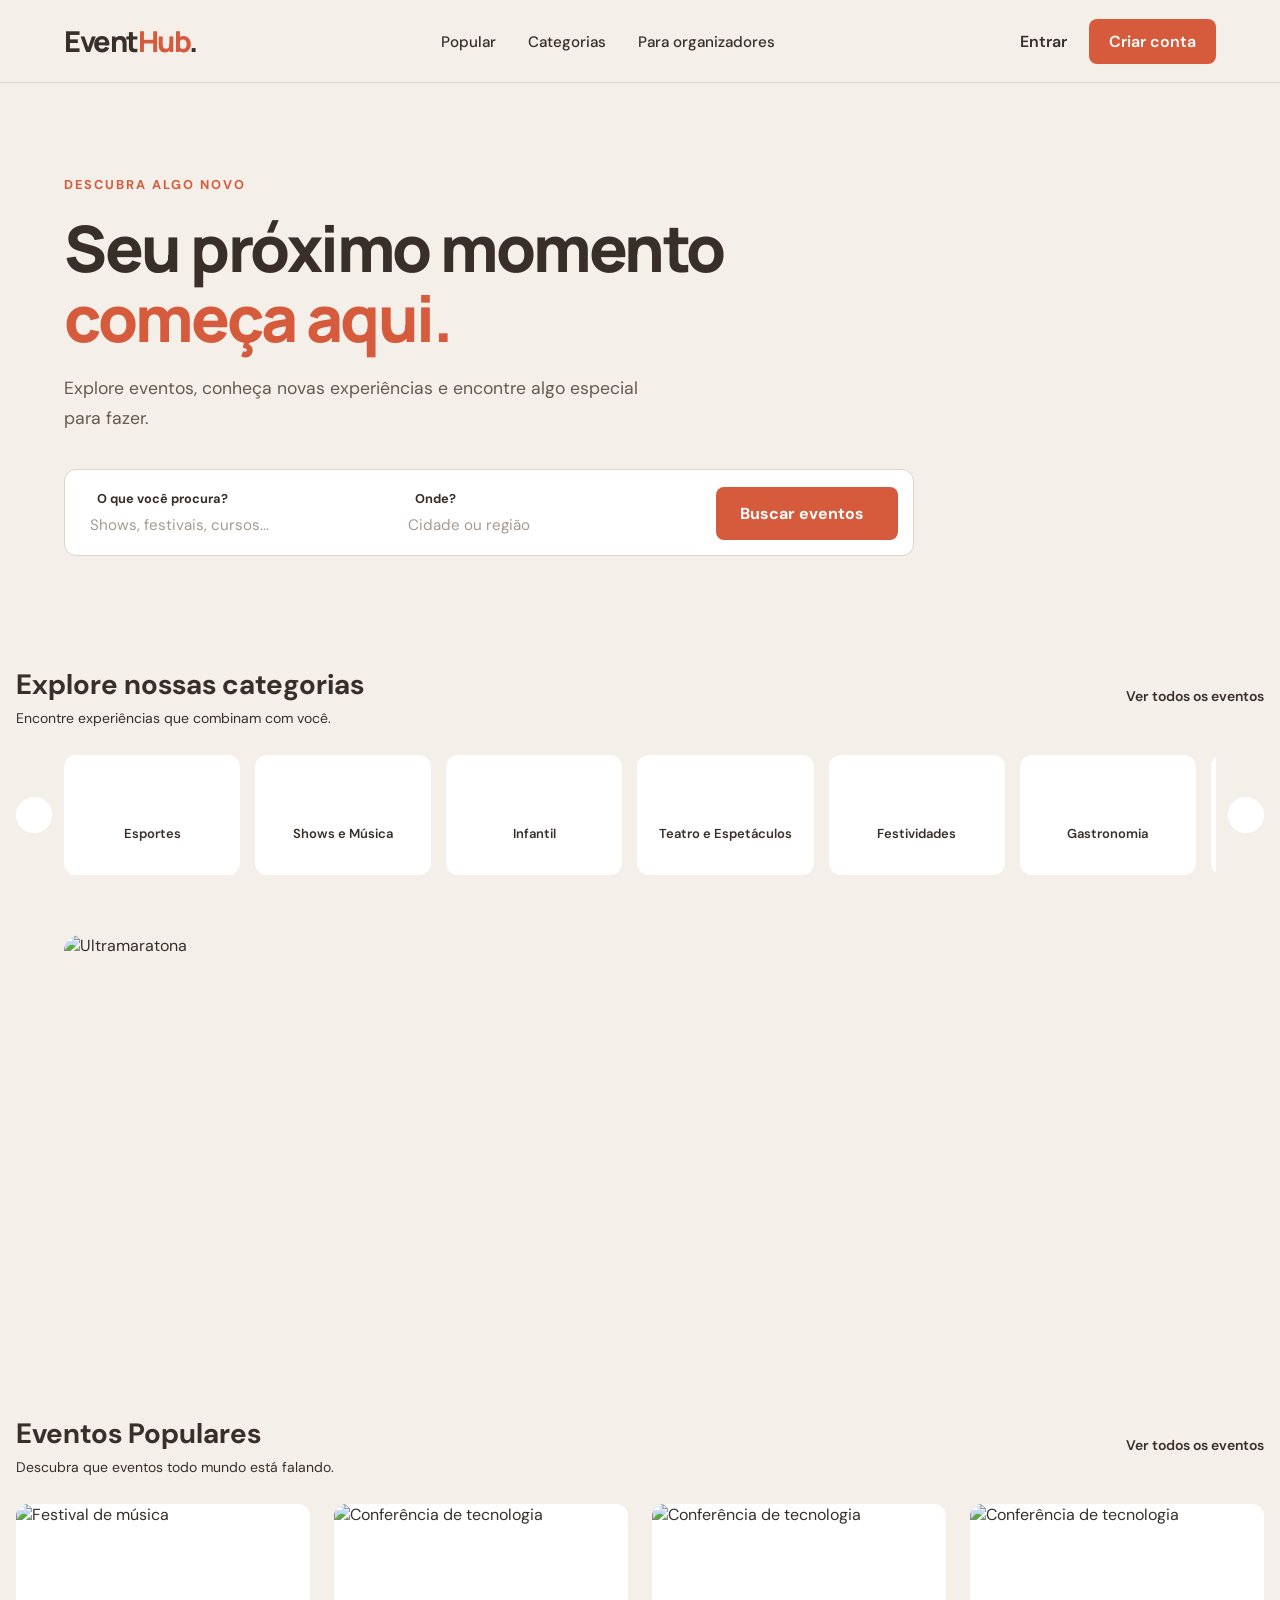
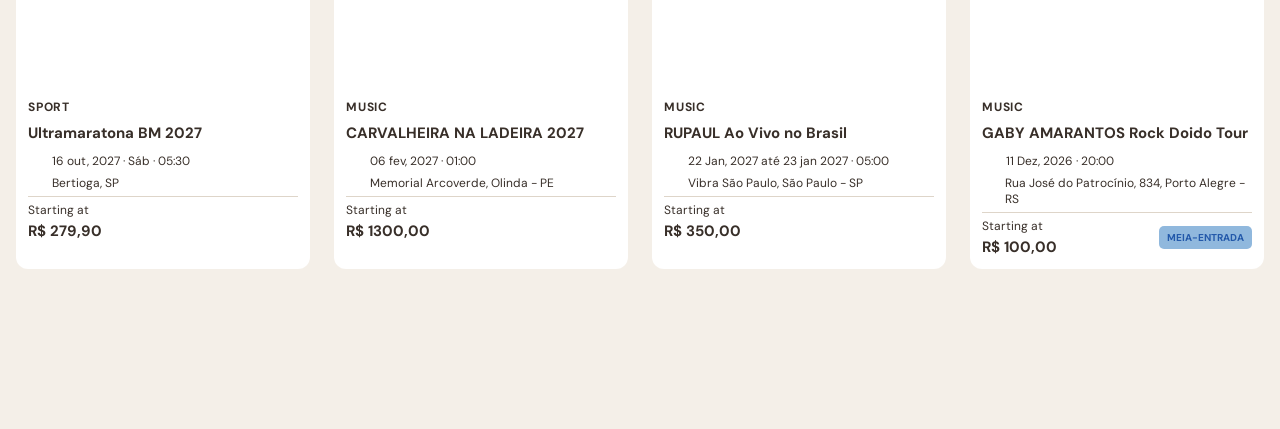
==== commit c805bb8b: "Add event categories section with carousel and update styles for improved layout" ====
--- a/index.html
+++ b/index.html
@@ -98,6 +98,110 @@
             </div> <!--Fim do hero-container-->
 
         </section> <!--Fim da section HERO-->
+        
+<section class="event-categories">
+    <div class="container">
+
+        <div class="section-header">
+            <div>
+                <h2>Explore nossas categorias</h2>
+                <p>Encontre experiências que combinam com você.</p>
+            </div>
+            <a href="#">Ver todos os eventos</a>
+        </div>
+
+        <!-- CARROSSEL DE CATEGORIAS -->
+        <div class="categories-carousel">
+
+            <!-- SETA ESQUERDA -->
+            <button class="categories-arrow categories-prev"
+                aria-label="Categorias anteriores">
+                <i data-lucide="chevron-left"></i>
+            </button>
+
+            <!-- ÁREA VISÍVEL DO CARROSSEL -->
+            <div class="categories-viewport">
+
+                <!-- GRID DE CATEGORIAS -->
+                <div class="categories-grid">
+
+                    <a href="#" class="category-card">
+                        <i data-lucide="trophy"></i>
+                        <span>Esportes</span>
+                    </a>
+
+                    <a href="#" class="category-card">
+                        <i data-lucide="music-2"></i>
+                        <span>Shows e Música</span>
+                    </a>
+
+                    <a href="#" class="category-card">
+                        <i data-lucide="baby"></i>
+                        <span>Infantil</span>
+                    </a>
+
+                    <a href="#" class="category-card">
+                        <i data-lucide="drama"></i>
+                        <span>Teatro e Espetáculos</span>
+                    </a>
+
+                    <a href="#" class="category-card">
+                        <i data-lucide="party-popper"></i>
+                        <span>Festividades</span>
+                    </a>
+
+                    <a href="#" class="category-card">
+                        <i data-lucide="utensils"></i>
+                        <span>Gastronomia</span>
+                    </a>
+
+                    <a href="#" class="category-card">
+                        <i data-lucide="cpu"></i>
+                        <span>Tecnologia e Inovação</span>
+                    </a>
+
+                    <a href="#" class="category-card">
+                        <i data-lucide="briefcase-business"></i>
+                        <span>Negócios</span>
+                    </a>
+
+                    <a href="#" class="category-card">
+                        <i data-lucide="graduation-cap"></i>
+                        <span>Educação e Cursos</span>
+                    </a>
+
+                    <a href="#" class="category-card">
+                        <i data-lucide="palette"></i>
+                        <span>Arte e Cultura</span>
+                    </a>
+
+                    <a href="#" class="category-card">
+                        <i data-lucide="heart-pulse"></i>
+                        <span>Saúde e Bem-estar</span>
+                    </a>
+
+                    <a href="#" class="category-card">
+                        <i data-lucide="compass"></i>
+                        <span>Turismo e Aventura</span>
+                    </a>
+
+                </div>
+                <!-- FIM DO GRID -->
+
+            </div>
+            <!-- FIM DA ÁREA VISÍVEL -->
+
+            <!-- SETA DIREITA -->
+            <button class="categories-arrow categories-next"
+                aria-label="Próximas categorias">
+                <i data-lucide="chevron-right"></i>
+            </button>
+
+        </div>
+        <!-- FIM DO CARROSSEL -->
+
+    </div>
+</section>
 
         <!-- ========== CARROSEL DE IMAGENS ==========-->
         <section class="hero-carousel">
@@ -140,10 +244,10 @@
         <div class="container">
             <div class="section-header">
                 <div>
-                    <h2>Popular Events</h2>
-                    <p>Discover events everyone is talking about.</p>
+                    <h2>Eventos Populares</h2>
+                    <p>Descubra que eventos todo mundo está falando.</p>
                 </div>
-                <a href="#">View all events</a>
+                <a href="#">Ver todos os eventos</a>
             </div>
 
             <div class="events-grid">
--- a/style.css
+++ b/style.css
@@ -6,7 +6,7 @@
 :root { /*PADRONIZAR A PAGINA*/
     /* CORES */
     --color-background: #F4EFE8;
-    --color-text: #29231F;
+    --color-text: #382f29;
     --color-secondary: #655A50;
 
     --color-primary: #D65B3D;
@@ -225,8 +225,132 @@
     height: 18px;
 }
 
-/* =========================================
-   6. CARROSSEL DE EVENTOS
+
+/* =========================================
+   6. SEÇÃO DE CATEGORIAS
+========================================= */
+
+.event-categories {
+    width: 100%;
+    padding: 10px 16px 60px;
+}
+
+/* CARROSSEL */
+
+.categories-carousel {
+    display: flex;
+    align-items: center;
+    gap: 12px;
+}
+
+.categories-viewport {
+    flex: 1;
+    min-width: 0;
+    overflow-x: auto;
+    scroll-behavior: smooth;
+    scroll-snap-type: x mandatory;
+    scrollbar-width: none;
+}
+
+.categories-viewport::-webkit-scrollbar {
+    display: none;
+}
+
+/* GRID DE CATEGORIAS */
+
+.categories-grid {
+    display: flex;
+    flex-wrap: nowrap;
+    gap: 15px;
+    padding: 0 10px;
+}
+
+.category-card {
+    display: flex;
+    flex: 0 0 calc((100% - 75px) / 6);
+    flex-direction: column;
+    align-items: center;
+    justify-content: center;
+    gap: 12px;
+
+    min-height: 120px;
+    padding: 16px;
+
+    background-color: #FFFFFF;
+    border: 1px solid var(--border-color);
+    border-radius: 12px;
+
+    color: var(--text-color);
+    text-decoration: none;
+    text-align: center;
+
+    scroll-snap-align: start;
+
+    transition: transform 0.3s ease, box-shadow 0.3s ease;
+}
+
+.category-card:hover {
+    transform: translateY(-4px);
+    box-shadow: 0 6px 18px rgba(231, 181, 209, 0.5);
+}
+
+.category-card i {
+    width: 26px;
+    height: 26px;
+    color: var(--primary-color);
+}
+
+.category-card span {
+    font-size: 13px;
+    font-weight: 600;
+}
+
+/* SETAS */
+
+.categories-arrow {
+    display: flex;
+    align-items: center;
+    justify-content: center;
+
+    width: 36px;
+    height: 36px;
+    flex-shrink: 0;
+
+    background-color: #FFFFFF;
+    border: 1px solid var(--border-color);
+    border-radius: 50%;
+
+    color: var(--text-color);
+    cursor: pointer;
+
+    transition: background-color 0.2s ease;
+}
+
+.categories-arrow:hover {
+    background-color: var(--border-color);
+}
+
+.categories-arrow i {
+    width: 18px;
+    height: 18px;
+}
+
+/* RESPONSIVIDADE */
+
+@media (max-width: 1024px) {
+    .category-card {
+        flex-basis: calc((100% - 30px) / 3);
+    }
+}
+
+@media (max-width: 768px) {
+    .category-card {
+        flex-basis: calc((100% - 15px) / 2);
+    }
+}
+
+/* =========================================
+   7. CARROSSEL DE EVENTOS
 ========================================= */
 .hero-carousel {
     width: 100%;
@@ -422,11 +546,15 @@
    10. RESPONSIVIDADE
 ========================================= */
 
-/*========== DEFAULT [PC] ==========*/
+/*========== TELA MEDIA PC ==========*/
 @media (max-width: 1024px) {
     .events-grid {
         grid-template-columns: repeat(3, minmax(0, 1fr));
         gap: 20px;
+    }
+    .categories-grid {
+        grid-template-columns: repeat(7, minmax(0, 1fr));
+        padding:0px 30px;
     }
 }
 
@@ -442,6 +570,11 @@
     /* PESQUISA */
     .search-form {grid-template-columns: 1fr 1fr;}
     .search-form button {grid-column: 1 / -1;}
+
+    /* GRID DE CATEGORIAS */
+    .categories-grid {
+        grid-template-columns: repeat(5, minmax(0, 1fr));
+    }
 
     /* GRID DE EVENTOS */
     .events-grid {
@@ -486,6 +619,12 @@
     .search-form {grid-template-columns: 1fr;}
     .search-form button {grid-column: auto;}
 
+    /* GRID DE CATEGORIAS */
+    .categories-grid {
+        grid-template-columns: repeat(3, minmax(0, 1fr));
+        padding:0px 15px;
+    }
+
     /* POPULAR EVENTS GRID */
     .events-grid {
         grid-template-columns: 1fr;
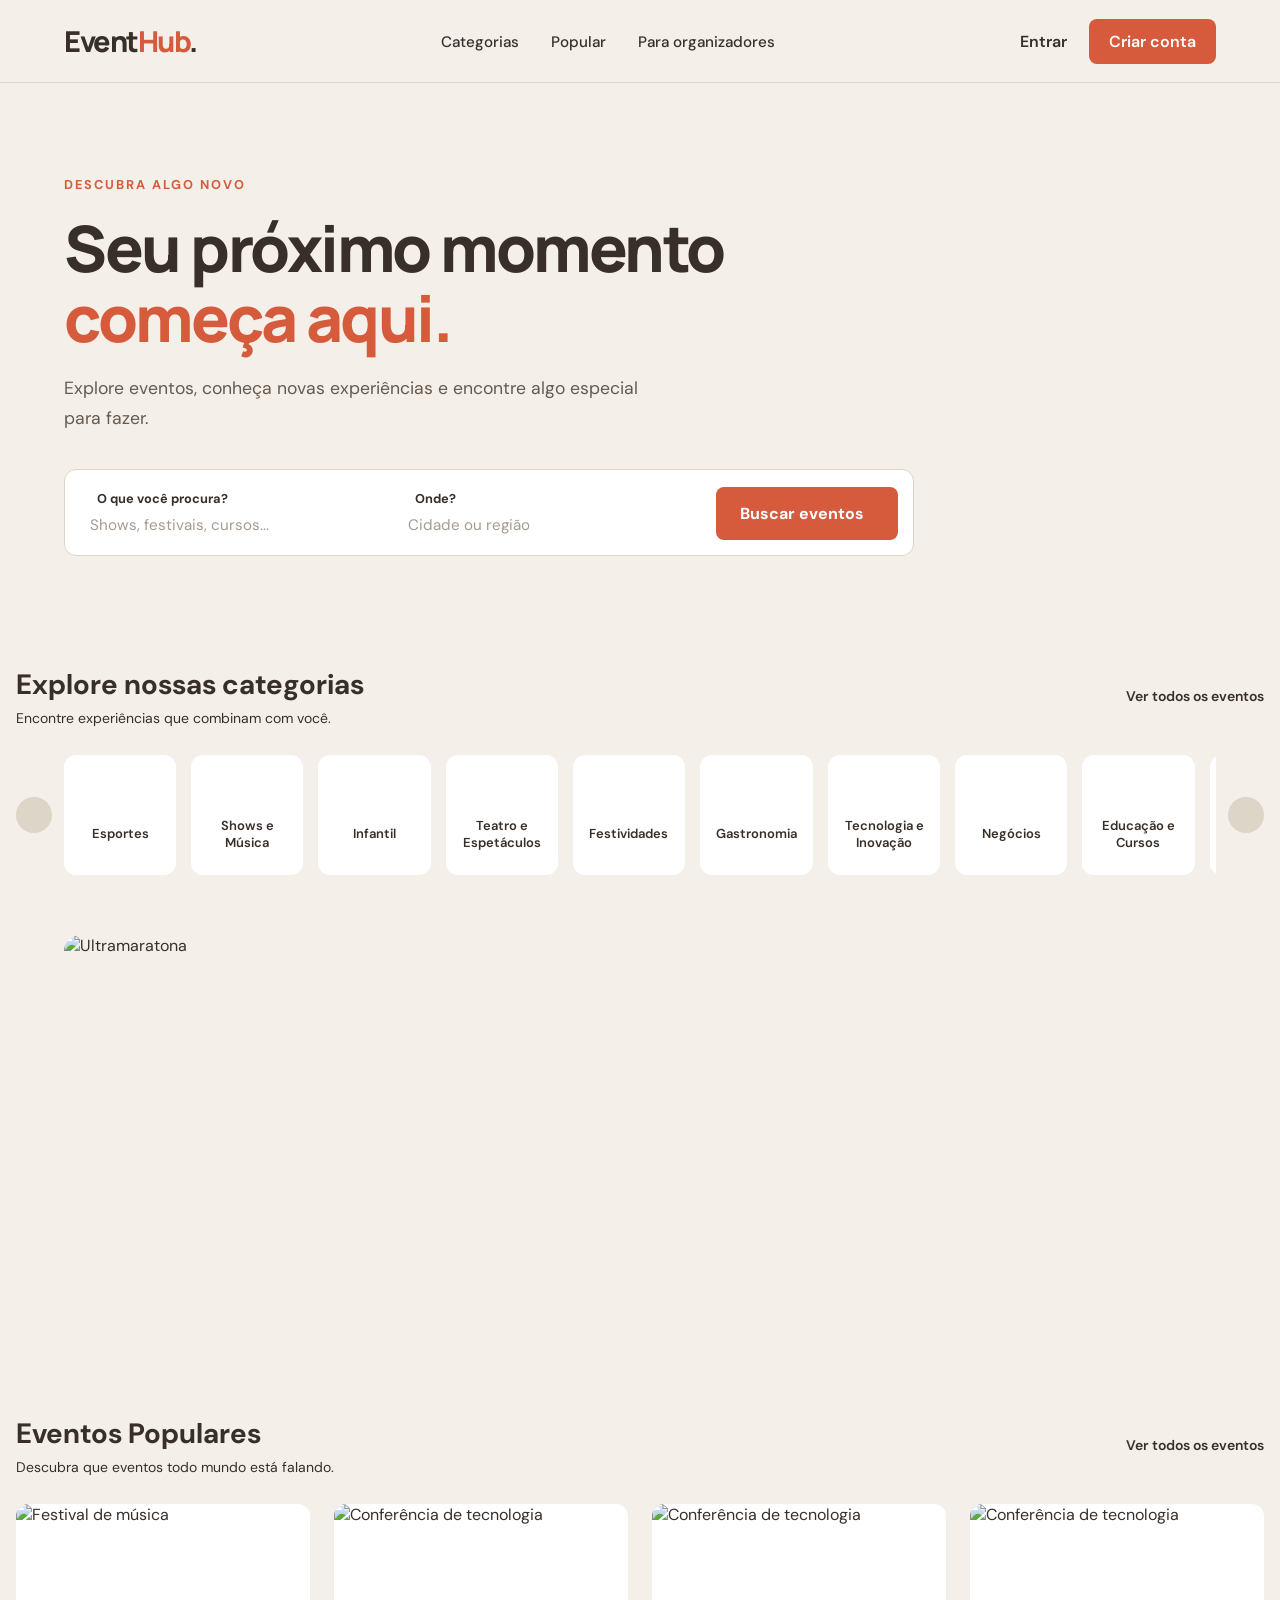
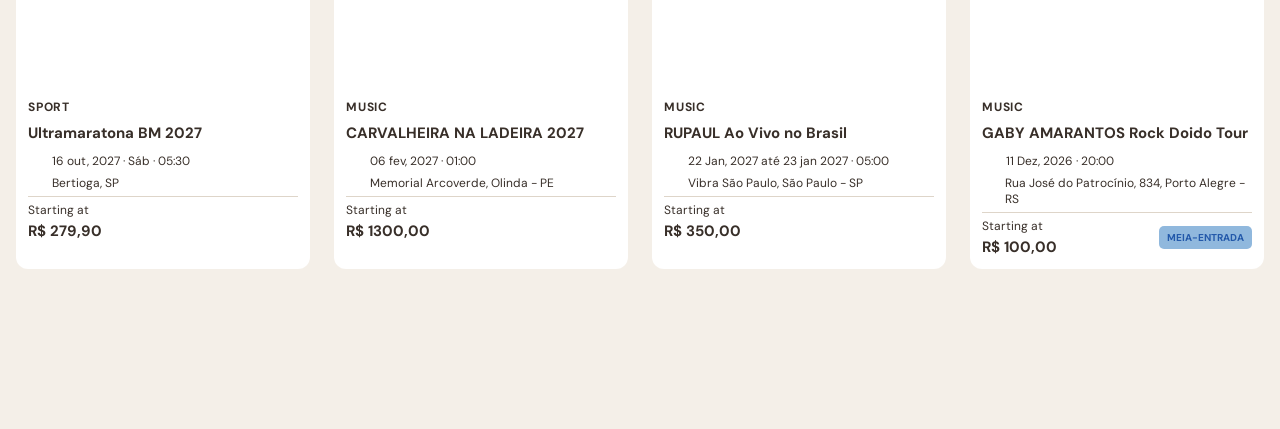
==== commit 44265d60: "Reorder navigation items to improve user accessibility" ====
--- a/index.html
+++ b/index.html
@@ -42,8 +42,8 @@
             <!-- NAVEGAÇÃO -->
             <nav class="main-nav">
                 <ul>
+                    <li><a href="#">Categorias</a></li>
                     <li><a href="#">Popular</a></li>
-                    <li><a href="#">Categorias</a></li>
                     <li><a href="#">Para organizadores</a></li>
                 </ul>
 
--- a/style.css
+++ b/style.css
@@ -2,7 +2,6 @@
 /* =========================================
    1. VARIÁVEIS [VAR()]
 ========================================= */
-
 :root { /*PADRONIZAR A PAGINA*/
     /* CORES */
     --color-background: #F4EFE8;
@@ -51,13 +50,11 @@
 /* =========================================
    3. HEADER
 ========================================= */
-
 .main-header {
     width: 100%;
     background-color: var(--color-background);
     border-bottom: 1px solid var(--color-border);
 }
-
 .header-container {
     width: min(var(--container-width), 90%);
     min-height: 82px;
@@ -68,7 +65,7 @@
     gap: 30px;
 }
 
-/* LOGO */
+/*========== LOGO ==========*/
 .logo {
     font-family: var(--font-heading);
     font-size: 1.8rem;
@@ -77,22 +74,22 @@
 }
 .logo span {color: var(--color-primary);}
 
-/* NAVEGAÇÃO */
+/*========== NAVEGAÇÃO ==========*/
 .main-nav ul {
     display: flex;
     align-items: center;
     gap: 32px;
     list-style: none;
 }
-
 .main-nav a {
     font-size: 0.95rem;
     font-weight: 500;
     transition: color 0.2s ease;
 }
-.main-nav a:hover {color: var(--color-alternative-hover);} /*Faz mudar de cor o texto quando o mouse passa*/
-
-/* AÇÕES DO HEADER */
+.main-nav a:hover {color: var(--color-primary-hover);} /*Faz mudar de cor o texto quando o mouse passa*/
+.main-nav a:active {color: var(--color-alternative-hover);}
+
+/*========== AÇÕES DO HEADER (LOGIN AND REGISTER) ==========*/
 .header-actions {
     display: flex;
     align-items: center;
@@ -102,7 +99,8 @@
     font-weight: 600;
     transition: color 0.2s ease;
 }
-.login-link:hover {color: var(--color-alternative-hover);}
+.login-link:hover {color: var(--color-primary-hover);}
+.login-link:active {color: var(--color-alternative-hover);}
 
 .register-button {
     background-color: var(--color-primary);
@@ -113,6 +111,7 @@
     transition: background-color 0.2s ease;
 }
 .register-button:hover {background-color: var(--color-primary-hover);}
+.register-button:active {background-color: var(--color-alternative-hover);}
 
 /* =========================================
    4. HERO
@@ -220,6 +219,7 @@
     transition: background-color 0.2s ease;
 }
 .search-form button:hover {background-color: var(--color-primary-hover);}
+.search-form button:active {background-color: var(--color-alternative-hover);}
 .search-form button svg {
     width: 18px;
     height: 18px;
@@ -229,20 +229,17 @@
 /* =========================================
    6. SEÇÃO DE CATEGORIAS
 ========================================= */
-
 .event-categories {
     width: 100%;
     padding: 10px 16px 60px;
 }
 
-/* CARROSSEL */
-
+/*========== CARROSSEL ==========*/
 .categories-carousel {
     display: flex;
     align-items: center;
     gap: 12px;
 }
-
 .categories-viewport {
     flex: 1;
     min-width: 0;
@@ -251,102 +248,69 @@
     scroll-snap-type: x mandatory;
     scrollbar-width: none;
 }
-
-.categories-viewport::-webkit-scrollbar {
-    display: none;
-}
-
-/* GRID DE CATEGORIAS */
-
+.categories-viewport::-webkit-scrollbar {display: none;}
+
+/*========== GRID DE CATEGORIAS ==========*/
 .categories-grid {
     display: flex;
     flex-wrap: nowrap;
     gap: 15px;
     padding: 0 10px;
 }
-
 .category-card {
     display: flex;
     flex: 0 0 calc((100% - 75px) / 6);
     flex-direction: column;
+    flex-basis: calc((100% - 10px) / 10);
     align-items: center;
     justify-content: center;
     gap: 12px;
-
     min-height: 120px;
     padding: 16px;
-
     background-color: #FFFFFF;
     border: 1px solid var(--border-color);
     border-radius: 12px;
-
     color: var(--text-color);
     text-decoration: none;
     text-align: center;
-
     scroll-snap-align: start;
-
     transition: transform 0.3s ease, box-shadow 0.3s ease;
 }
-
 .category-card:hover {
     transform: translateY(-4px);
     box-shadow: 0 6px 18px rgba(231, 181, 209, 0.5);
 }
-
 .category-card i {
     width: 26px;
     height: 26px;
     color: var(--primary-color);
 }
-
 .category-card span {
     font-size: 13px;
     font-weight: 600;
 }
 
-/* SETAS */
-
+/*========== SETAS ==========*/
 .categories-arrow {
     display: flex;
     align-items: center;
     justify-content: center;
-
     width: 36px;
     height: 36px;
     flex-shrink: 0;
-
-    background-color: #FFFFFF;
+    background-color: var(--color-border);
     border: 1px solid var(--border-color);
     border-radius: 50%;
-
     color: var(--text-color);
     cursor: pointer;
-
     transition: background-color 0.2s ease;
 }
-
-.categories-arrow:hover {
-    background-color: var(--border-color);
-}
+.categories-arrow:hover {background-color: var(--color-white);}
+.categories-arrow:active {background-color: var(--color-primary);}
 
 .categories-arrow i {
     width: 18px;
     height: 18px;
-}
-
-/* RESPONSIVIDADE */
-
-@media (max-width: 1024px) {
-    .category-card {
-        flex-basis: calc((100% - 30px) / 3);
-    }
-}
-
-@media (max-width: 768px) {
-    .category-card {
-        flex-basis: calc((100% - 15px) / 2);
-    }
 }
 
 /* =========================================
@@ -556,6 +520,9 @@
         grid-template-columns: repeat(7, minmax(0, 1fr));
         padding:0px 30px;
     }
+    .category-card {
+        flex-basis: calc((100% - 20px) / 5);
+    }
 }
 
 /*========== TABLETS ==========*/
@@ -580,6 +547,9 @@
     .events-grid {
         grid-template-columns: repeat(2, minmax(0, 1fr));
         gap: 16px;
+    }
+    .category-card {
+        flex-basis: calc((100% - 20px) / 3);
     }
 }
 
